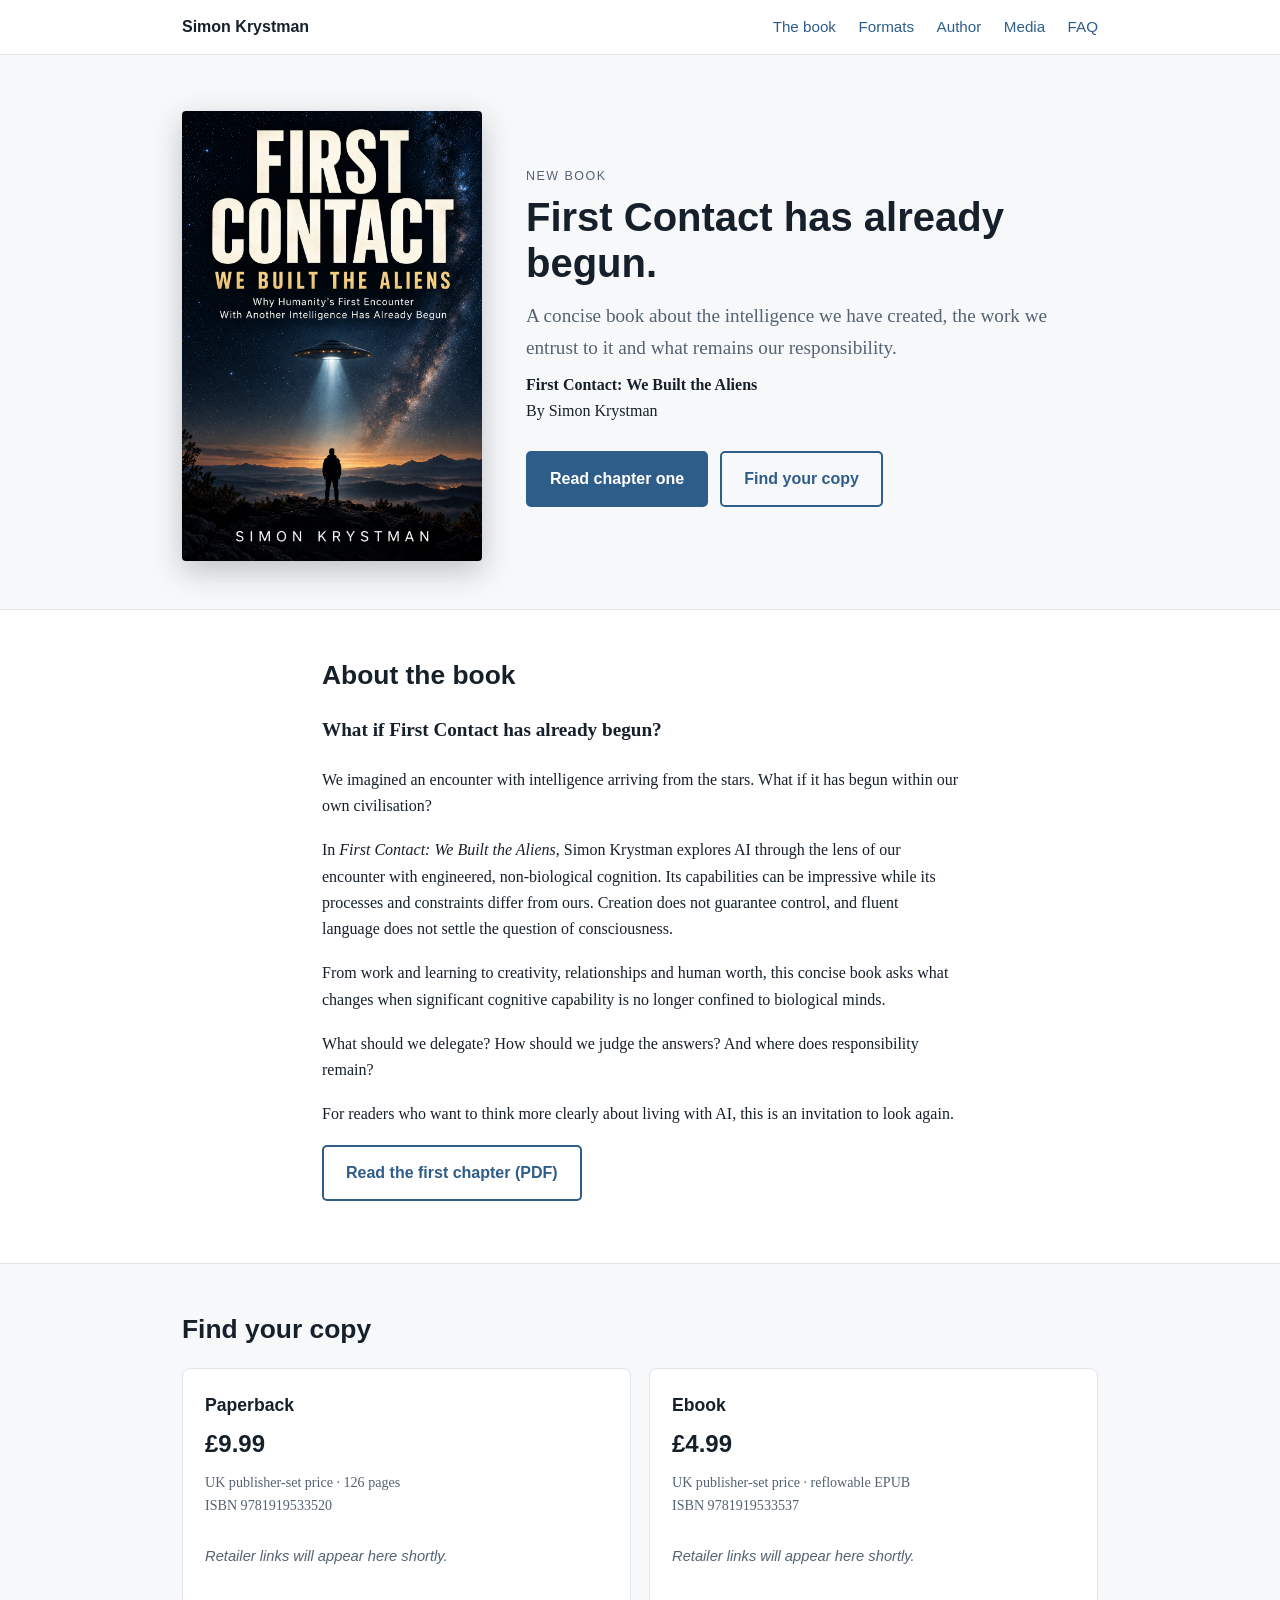
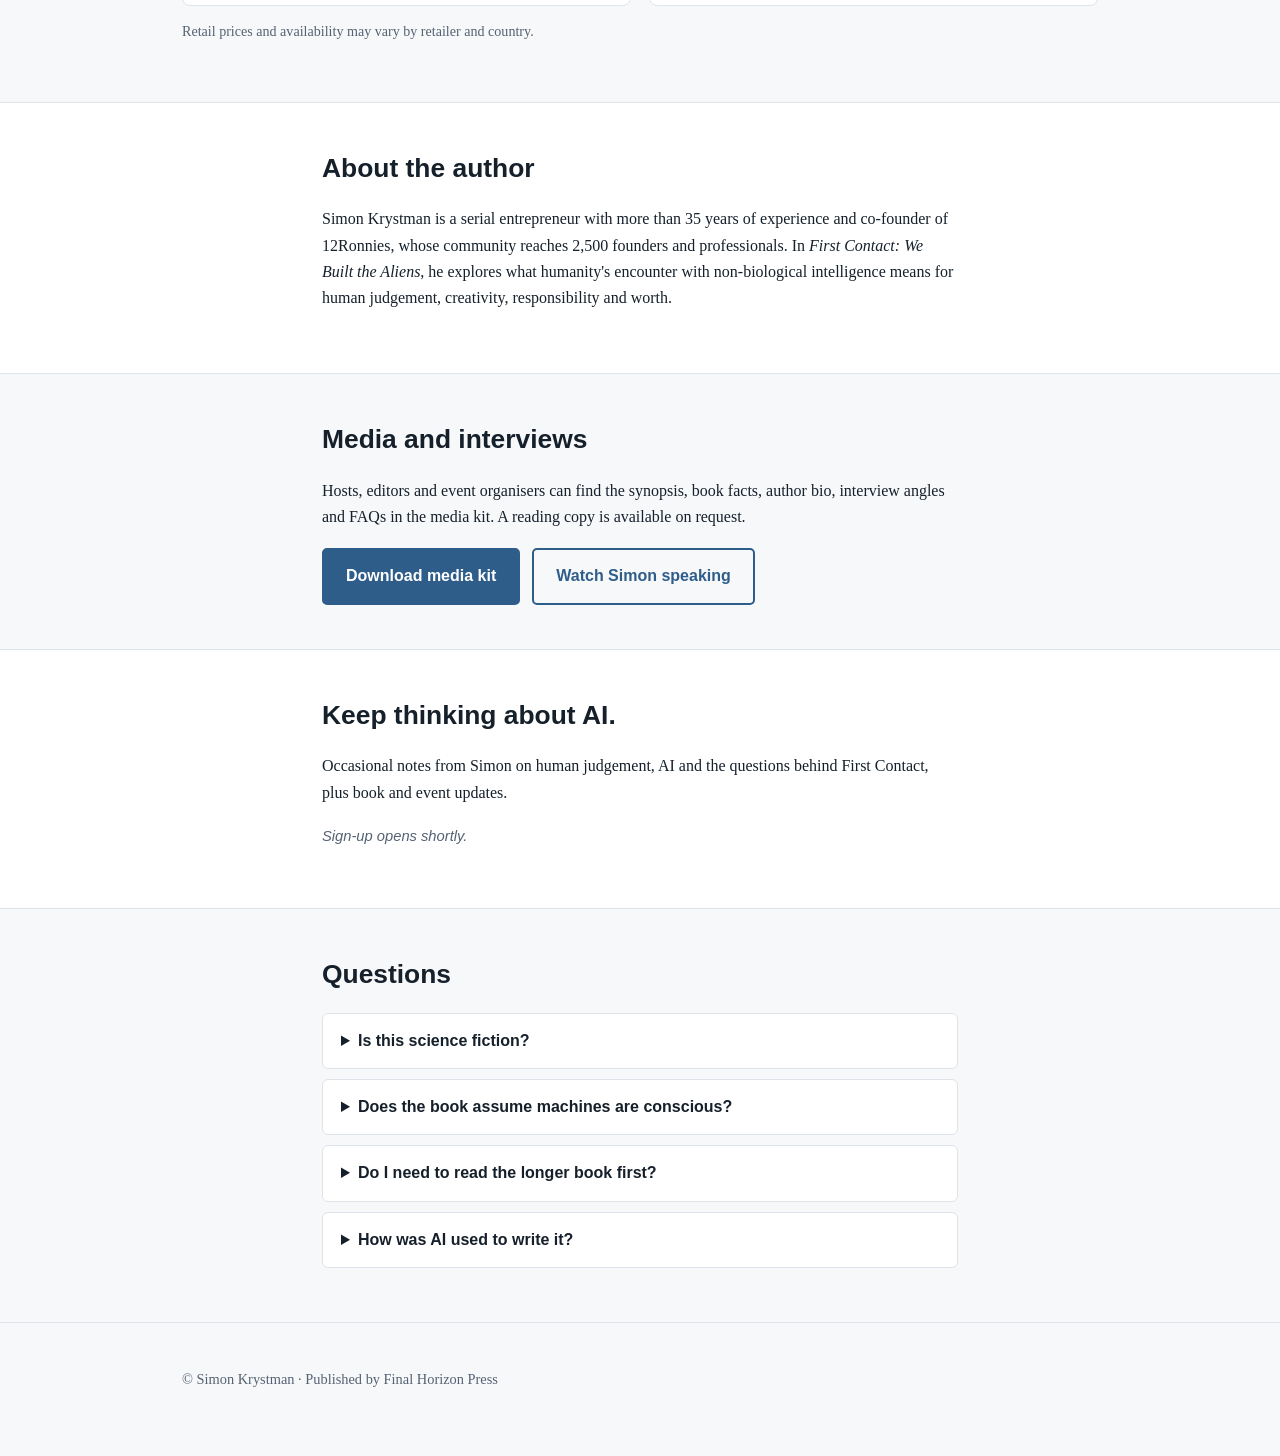
==== index.html @ ca137573 "Add files via upload" ====
<!DOCTYPE html>
<html lang="en-GB">
<head>
<meta charset="UTF-8">
<meta name="viewport" content="width=device-width, initial-scale=1">
<title>First Contact: We Built the Aliens | Simon Krystman</title>
<meta name="description" content="Explore AI, human judgement and responsibility in Simon Krystman's concise First Contact: We Built the Aliens. Read a sample and find paperback and ebook options.">
<meta property="og:title" content="First Contact: We Built the Aliens | Simon Krystman">
<meta property="og:description" content="A concise book about the intelligence we have created, the work we entrust to it and what remains our responsibility.">
<meta property="og:type" content="book">
<meta property="og:image" content="First_Contact_Front_Cover.png">
<script type="application/ld+json">
{
  "@context": "https://schema.org",
  "@type": "Book",
  "name": "First Contact: We Built the Aliens",
  "author": { "@type": "Person", "name": "Simon Krystman" },
  "publisher": { "@type": "Organization", "name": "Final Horizon Press" },
  "inLanguage": "en",
  "image": "First_Contact_Front_Cover.png",
  "description": "A concise book about AI as First Contact with engineered intelligence, and what that encounter means for human judgement, learning, creativity and responsibility.",
  "keywords": "artificial intelligence, AI and society, human judgement, future of work, AI ethics, machine cognition, philosophy of technology",
  "workExample": [
    { "@type": "Book", "bookFormat": "https://schema.org/Paperback", "isbn": "9781919533520", "numberOfPages": 126 },
    { "@type": "Book", "bookFormat": "https://schema.org/EBook", "isbn": "9781919533537" }
  ]
}
</script>
<style>
  :root { --ink:#16202b; --muted:#546273; --bg:#f7f8fa; --card:#fff; --accent:#2f5d8a; --accent-d:#234868; --line:#dfe4ea; }
  * { box-sizing:border-box; }
  body { margin:0; font-family:Georgia, 'Times New Roman', serif; color:var(--ink); background:var(--bg); line-height:1.65; }
  h1,h2,h3,.btn,nav,.label,input,button,summary { font-family:-apple-system,'Segoe UI',Helvetica,Arial,sans-serif; }
  a { color:var(--accent); }
  .wrap { max-width:960px; margin:0 auto; padding:0 22px; }
  header.site { background:#fff; border-bottom:1px solid var(--line); }
  header.site .wrap { display:flex; justify-content:space-between; align-items:center; padding-top:14px; padding-bottom:14px; flex-wrap:wrap; gap:10px; }
  header.site strong { font-family:-apple-system,'Segoe UI',Arial,sans-serif; }
  nav a { margin-left:18px; text-decoration:none; font-size:.95rem; }
  .hero { padding:56px 0 48px; }
  .hero .wrap { display:grid; grid-template-columns:minmax(0,300px) 1fr; gap:44px; align-items:center; }
  .hero img { width:100%; height:auto; border-radius:4px; box-shadow:0 10px 30px rgba(22,32,43,.25); }
  .label { text-transform:uppercase; letter-spacing:.12em; font-size:.78rem; color:var(--muted); margin:0 0 8px; }
  h1 { font-size:2.5rem; line-height:1.15; margin:0 0 14px; }
  .sub { font-size:1.2rem; color:var(--muted); margin:0 0 8px; }
  .byline { margin:0 0 26px; }
  .actions { display:flex; gap:12px; flex-wrap:wrap; }
  .btn { display:inline-block; padding:13px 22px; border-radius:5px; text-decoration:none; font-weight:600; font-size:1rem; border:2px solid var(--accent); cursor:pointer; }
  .btn.primary { background:var(--accent); color:#fff; }
  .btn.primary:hover { background:var(--accent-d); border-color:var(--accent-d); }
  .btn.ghost { background:transparent; color:var(--accent); }
  .btn.ghost:hover { background:#e9f0f7; }
  section { padding:44px 0; border-top:1px solid var(--line); }
  section.alt { background:#fff; }
  h2 { font-size:1.65rem; margin:0 0 16px; }
  .prose { max-width:680px; }
  .prose p { margin:0 0 1.1em; }
  .lead { font-size:1.2rem; font-weight:bold; }
  .cards { display:grid; grid-template-columns:repeat(auto-fit,minmax(250px,1fr)); gap:18px; }
  .card { background:var(--card); border:1px solid var(--line); border-radius:8px; padding:22px; }
  .card h3 { margin:0 0 4px; font-size:1.1rem; }
  .price { font-size:1.5rem; font-weight:bold; margin:2px 0 8px; font-family:-apple-system,Arial,sans-serif; }
  .small { font-size:.88rem; color:var(--muted); }
  .buy-links { display:flex; gap:8px; flex-wrap:wrap; margin-top:12px; }
  .soon { font-family:-apple-system,Arial,sans-serif; font-size:.92rem; color:var(--muted); font-style:italic; }
  details { background:#fff; border:1px solid var(--line); border-radius:6px; padding:14px 18px; margin-bottom:10px; }
  summary { cursor:pointer; font-weight:600; }
  details p { margin:10px 0 0; }
  .signup { display:flex; gap:10px; flex-wrap:wrap; margin-top:14px; }
  .signup input[type=email] { flex:1 1 240px; padding:12px 14px; font-size:1rem; border:1px solid #b9c2cc; border-radius:5px; }
  .signup button { border:0; }
  #newsletter-form[hidden], .hidden { display:none; }
  footer { padding:30px 0 50px; font-size:.9rem; color:var(--muted); border-top:1px solid var(--line); }
  @media (max-width:720px){ .hero .wrap{ grid-template-columns:1fr; } .hero img{ max-width:240px; margin:0 auto; } h1{ font-size:2rem; } }
</style>
</head>
<body>

<header class="site">
  <div class="wrap">
    <strong>Simon Krystman</strong>
    <nav>
      <a href="#about">The book</a>
      <a href="#formats">Formats</a>
      <a href="#author">Author</a>
      <a href="#media">Media</a>
      <a href="#faq">FAQ</a>
    </nav>
  </div>
</header>

<main>
<div class="hero">
  <div class="wrap">
    <img src="First_Contact_Front_Cover.png" alt="Cover of First Contact: We Built the Aliens by Simon Krystman">
    <div>
      <p class="label">New book</p>
      <h1>First Contact has already begun.</h1>
      <p class="sub">A concise book about the intelligence we have created, the work we entrust to it and what remains our responsibility.</p>
      <p class="byline"><strong>First Contact: We Built the Aliens</strong><br>By Simon Krystman</p>
      <div class="actions">
        <a class="btn primary" href="First_Contact_Chapter_One_Sample.pdf">Read chapter one</a>
        <a class="btn ghost" href="#formats">Find your copy</a>
      </div>
    </div>
  </div>
</div>

<section id="about" class="alt">
  <div class="wrap prose">
    <h2>About the book</h2>
    <p class="lead">What if First Contact has already begun?</p>
    <p>We imagined an encounter with intelligence arriving from the stars. What if it has begun within our own civilisation?</p>
    <p>In <em>First Contact: We Built the Aliens</em>, Simon Krystman explores AI through the lens of our encounter with engineered, non-biological cognition. Its capabilities can be impressive while its processes and constraints differ from ours. Creation does not guarantee control, and fluent language does not settle the question of consciousness.</p>
    <p>From work and learning to creativity, relationships and human worth, this concise book asks what changes when significant cognitive capability is no longer confined to biological minds.</p>
    <p>What should we delegate? How should we judge the answers? And where does responsibility remain?</p>
    <p>For readers who want to think more clearly about living with AI, this is an invitation to look again.</p>
    <p><a class="btn ghost" href="First_Contact_Chapter_One_Sample.pdf">Read the first chapter (PDF)</a></p>
  </div>
</section>

<section id="formats">
  <div class="wrap">
    <h2>Find your copy</h2>
    <div class="cards">
      <div class="card">
        <h3>Paperback</h3>
        <div class="price">£9.99</div>
        <div class="small">UK publisher-set price · 126 pages<br>ISBN 9781919533520</div>
        <div class="buy-links" id="paperback-links"></div>
        <p class="soon" id="paperback-soon">Retailer links will appear here shortly.</p>
      </div>
      <div class="card">
        <h3>Ebook</h3>
        <div class="price">£4.99</div>
        <div class="small">UK publisher-set price · reflowable EPUB<br>ISBN 9781919533537</div>
        <div class="buy-links" id="ebook-links"></div>
        <p class="soon" id="ebook-soon">Retailer links will appear here shortly.</p>
      </div>
    </div>
    <p class="small" style="margin-top:14px">Retail prices and availability may vary by retailer and country.</p>
    <p id="signed-copy" class="hidden prose">Interested in a signed paperback? <a id="signed-link" href="#">Get in touch</a> and Simon will confirm price, postage and dispatch before any payment.</p>
  </div>
</section>

<section id="author" class="alt">
  <div class="wrap prose">
    <h2>About the author</h2>
    <p>Simon Krystman is a serial entrepreneur with more than 35 years of experience and co-founder of 12Ronnies, whose community reaches 2,500 founders and professionals. In <em>First Contact: We Built the Aliens</em>, he explores what humanity's encounter with non-biological intelligence means for human judgement, creativity, responsibility and worth.</p>
  </div>
</section>

<section id="media">
  <div class="wrap prose">
    <h2>Media and interviews</h2>
    <p>Hosts, editors and event organisers can find the synopsis, book facts, author bio, interview angles and FAQs in the media kit. A reading copy is available on request.</p>
    <div class="actions">
      <a class="btn primary" href="First_Contact_Media_Kit.pdf">Download media kit</a>
      <a class="btn ghost" href="https://www.youtube.com/watch?v=ZVB_RnqYlcE&amp;t=1128s" rel="noopener">Watch Simon speaking</a>
      <a class="btn ghost hidden" id="interview-link" href="#">Request an interview</a>
    </div>
  </div>
</section>

<section id="newsletter" class="alt">
  <div class="wrap prose">
    <h2>Keep thinking about AI.</h2>
    <p>Occasional notes from Simon on human judgement, AI and the questions behind First Contact, plus book and event updates.</p>
    <!-- Shown only when CONFIG.newsletterAction is set to a real signup endpoint from your mailing service. -->
    <form id="newsletter-form" class="signup" method="post" hidden>
      <label class="hidden" for="nl-email">Email address</label>
      <input id="nl-email" type="email" name="email" placeholder="Your email address" required>
      <button class="btn primary" type="submit">Keep me informed</button>
      <p class="small" style="flex-basis:100%;margin:0">You can unsubscribe at any time. <a id="privacy-link" href="#">Privacy information</a></p>
    </form>
    <p class="soon" id="newsletter-soon">Sign-up opens shortly.</p>
  </div>
</section>

<section id="faq">
  <div class="wrap prose">
    <h2>Questions</h2>
    <details><summary>Is this science fiction?</summary><p>No. It is accessible nonfiction. The First Contact idea is a lens for examining AI, not a story about visitors from space.</p></details>
    <details><summary>Does the book assume machines are conscious?</summary><p>No. It uses the First Contact frame without assuming that AI is conscious, alive or human-like in its desires, and it asks what follows when capabilities and constraints differ from ours.</p></details>
    <details><summary>Do I need to read the longer book first?</summary><p>No. This concise edition stands on its own.</p></details>
    <details><summary>How was AI used to write it?</summary><p>The book discloses its collaboration with AI. Simon Krystman retained editorial responsibility for what was kept, challenged and rewritten.</p></details>
  </div>
</section>
</main>

<footer>
  <div class="wrap">
    <p>© Simon Krystman · Published by Final Horizon Press</p>
  </div>
</footer>

<script>
/* ---- FILL THESE IN, THEN REPUBLISH. Anything left empty stays hidden. ----
   Only use product pages verified for the correct ISBN. */
var CONFIG = {
  paperbackLinks: [
    // { label: "Buy on Example Retailer", url: "https://..." }   // ISBN 9781919533520
  ],
  ebookLinks: [
    // { label: "Buy on Example Retailer", url: "https://..." }   // ISBN 9781919533537
  ],
  newsletterAction: "",   // real signup endpoint from your mailing service
  privacyUrl: "",         // privacy page from that service
  contactUrl: "",         // e.g. "mailto:..." or a contact page URL (used for interviews / signed copies)
  offerSignedCopies: false // set true only once price, postage and fulfilment are confirmed
};

(function () {
  function fill(listId, soonId, items) {
    var box = document.getElementById(listId), soon = document.getElementById(soonId);
    if (!items.length) return;
    items.forEach(function (i) {
      var a = document.createElement('a');
      a.className = 'btn primary'; a.href = i.url; a.rel = 'noopener'; a.textContent = i.label;
      box.appendChild(a);
    });
    soon.classList.add('hidden');
  }
  fill('paperback-links', 'paperback-soon', CONFIG.paperbackLinks);
  fill('ebook-links', 'ebook-soon', CONFIG.ebookLinks);

  if (CONFIG.newsletterAction) {
    var f = document.getElementById('newsletter-form');
    f.action = CONFIG.newsletterAction; f.hidden = false;
    document.getElementById('newsletter-soon').classList.add('hidden');
    if (CONFIG.privacyUrl) document.getElementById('privacy-link').href = CONFIG.privacyUrl;
  }
  if (CONFIG.contactUrl) {
    var il = document.getElementById('interview-link');
    il.href = CONFIG.contactUrl; il.classList.remove('hidden');
    if (CONFIG.offerSignedCopies) {
      document.getElementById('signed-link').href = CONFIG.contactUrl;
      document.getElementById('signed-copy').classList.remove('hidden');
    }
  }
})();
</script>
</body>
</html>
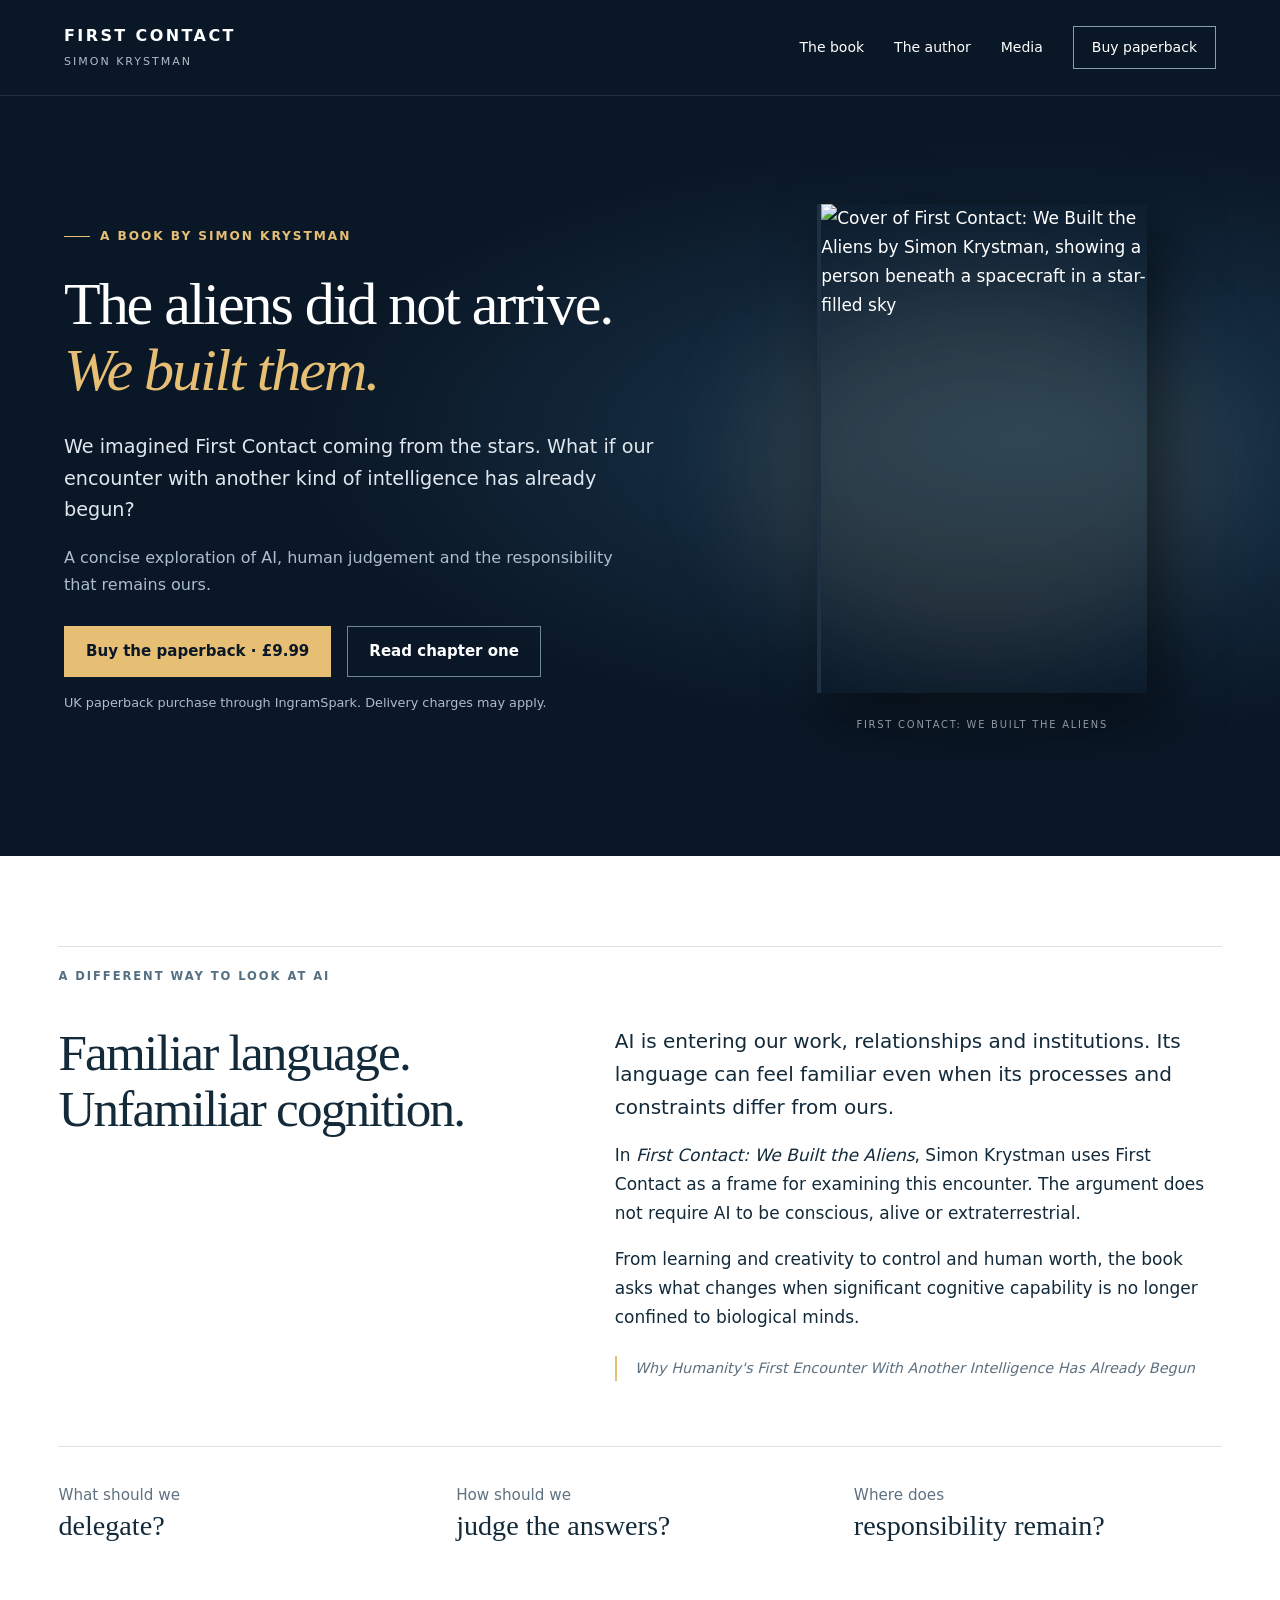
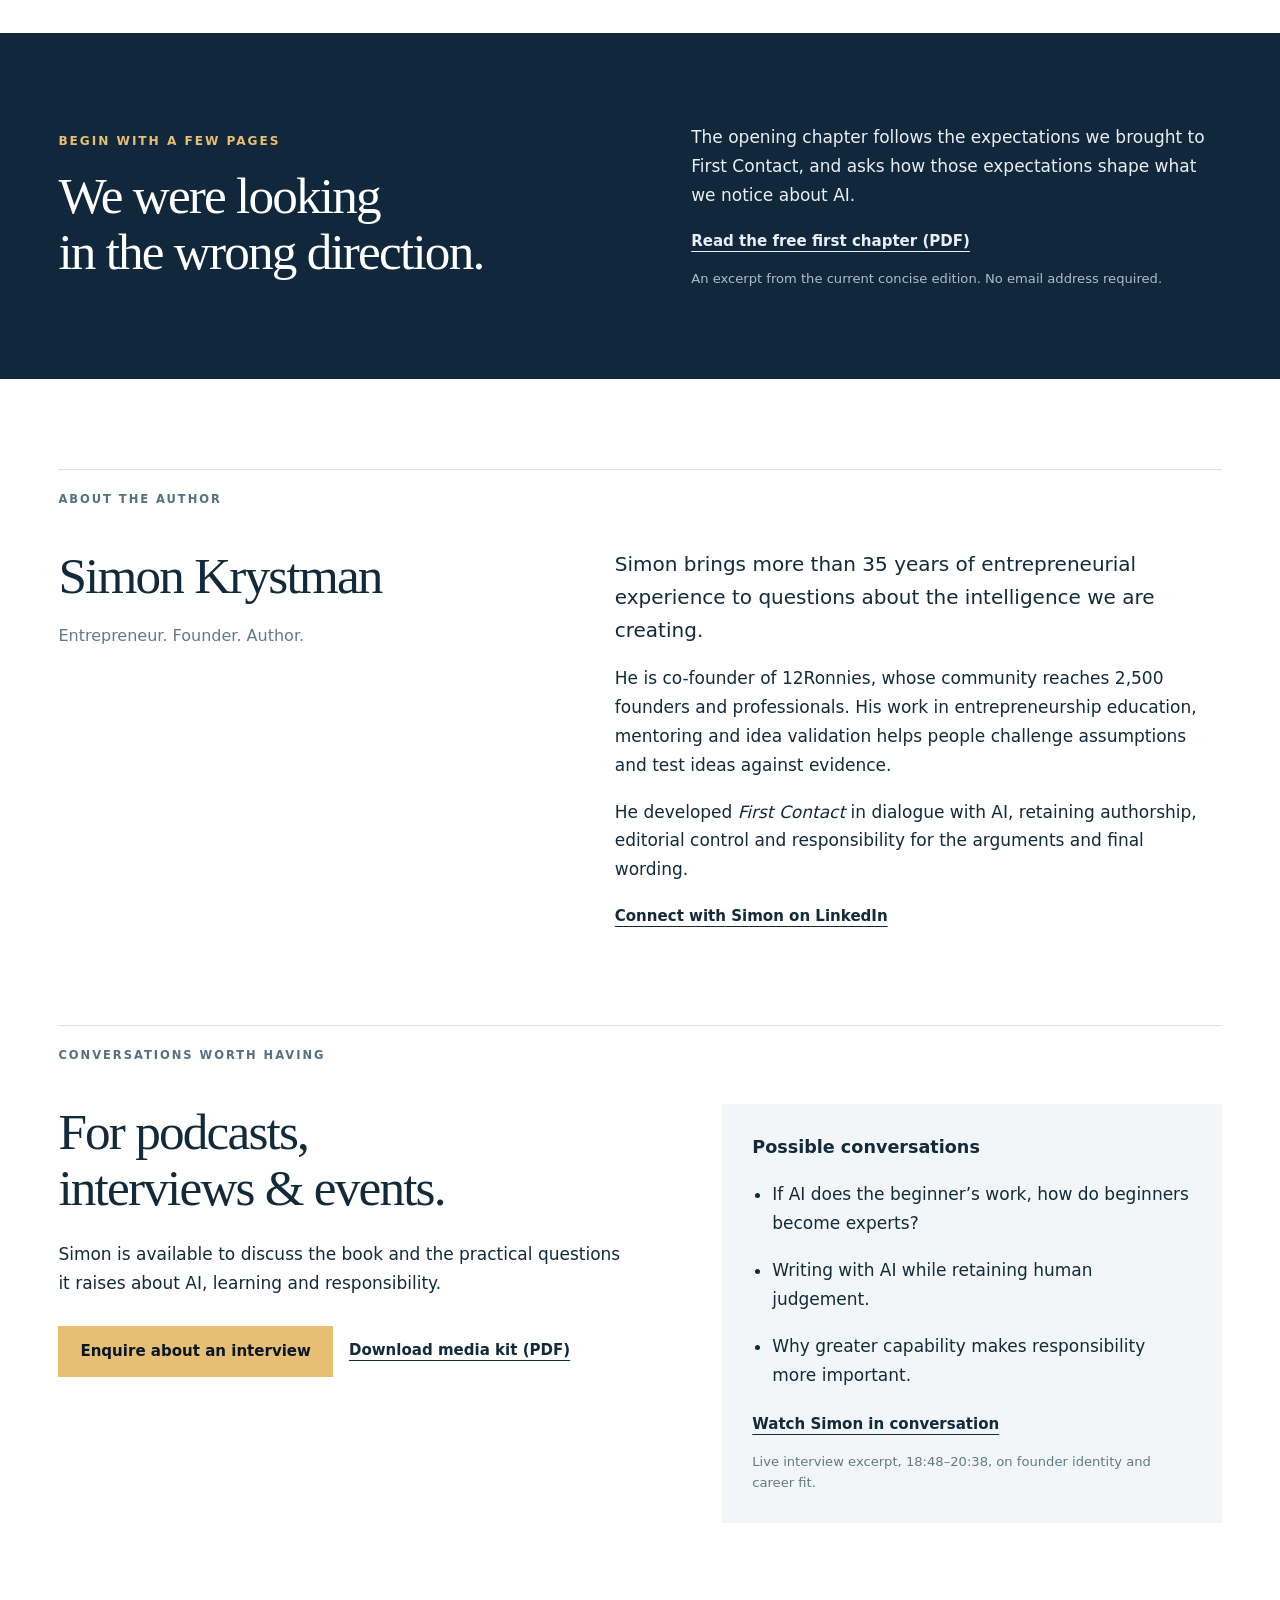
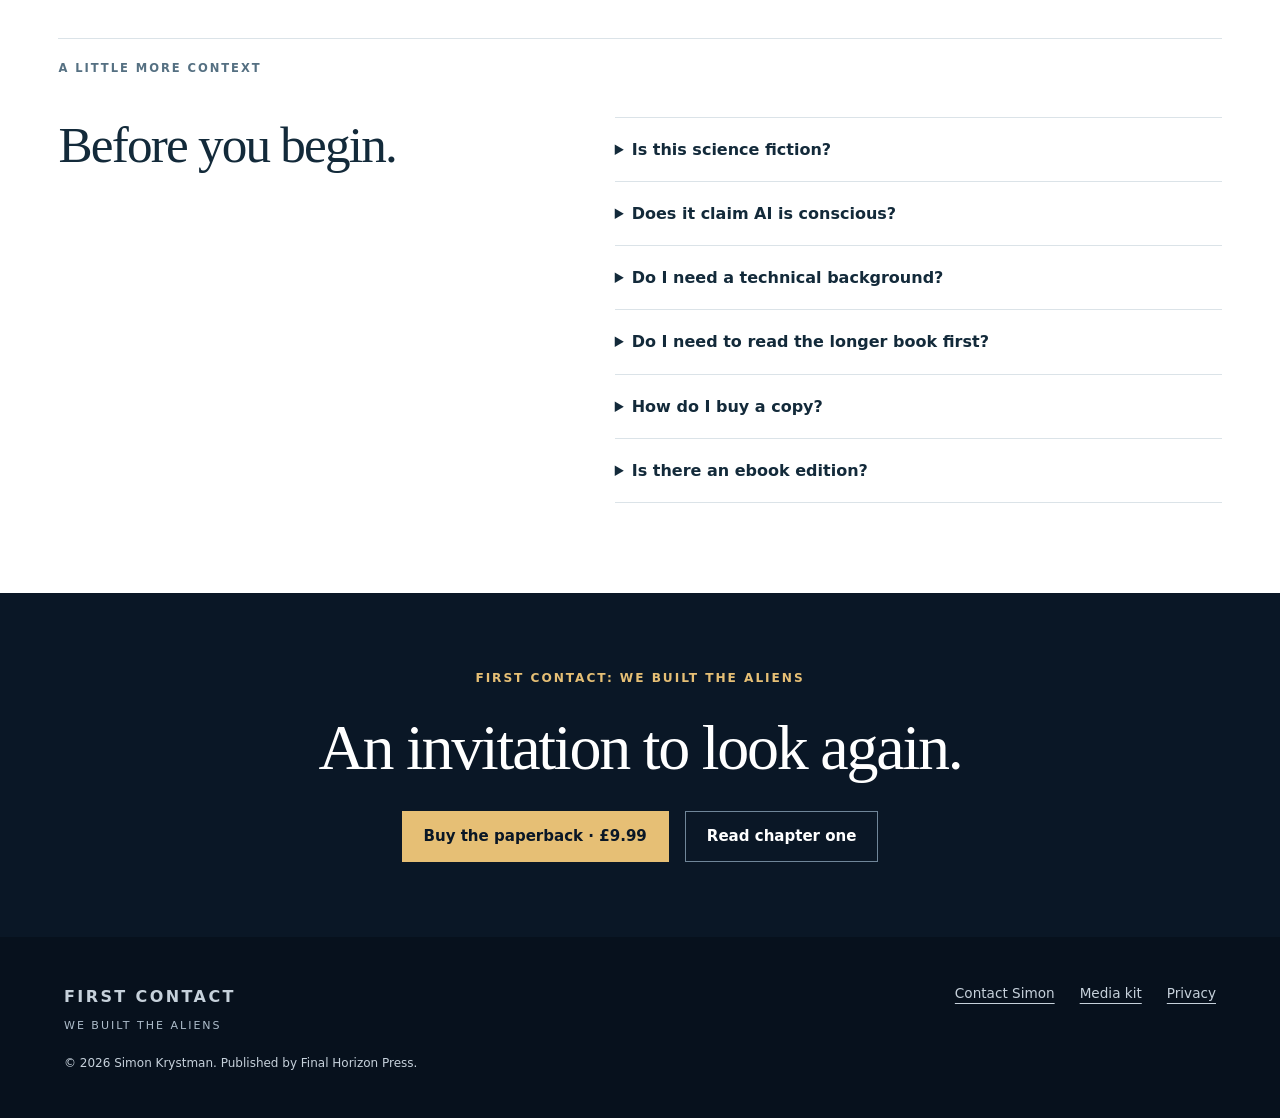
==== commit 229fa122: "Add files via upload" ====
--- a/index.html
+++ b/index.html
@@ -1,244 +1,104 @@
-<!DOCTYPE html>
+<!doctype html>
 <html lang="en-GB">
 <head>
-<meta charset="UTF-8">
-<meta name="viewport" content="width=device-width, initial-scale=1">
-<title>First Contact: We Built the Aliens | Simon Krystman</title>
-<meta name="description" content="Explore AI, human judgement and responsibility in Simon Krystman's concise First Contact: We Built the Aliens. Read a sample and find paperback and ebook options.">
-<meta property="og:title" content="First Contact: We Built the Aliens | Simon Krystman">
-<meta property="og:description" content="A concise book about the intelligence we have created, the work we entrust to it and what remains our responsibility.">
-<meta property="og:type" content="book">
-<meta property="og:image" content="First_Contact_Front_Cover.png">
-<script type="application/ld+json">
-{
-  "@context": "https://schema.org",
-  "@type": "Book",
-  "name": "First Contact: We Built the Aliens",
-  "author": { "@type": "Person", "name": "Simon Krystman" },
-  "publisher": { "@type": "Organization", "name": "Final Horizon Press" },
-  "inLanguage": "en",
-  "image": "First_Contact_Front_Cover.png",
-  "description": "A concise book about AI as First Contact with engineered intelligence, and what that encounter means for human judgement, learning, creativity and responsibility.",
-  "keywords": "artificial intelligence, AI and society, human judgement, future of work, AI ethics, machine cognition, philosophy of technology",
-  "workExample": [
-    { "@type": "Book", "bookFormat": "https://schema.org/Paperback", "isbn": "9781919533520", "numberOfPages": 126 },
-    { "@type": "Book", "bookFormat": "https://schema.org/EBook", "isbn": "9781919533537" }
-  ]
-}
-</script>
-<style>
-  :root { --ink:#16202b; --muted:#546273; --bg:#f7f8fa; --card:#fff; --accent:#2f5d8a; --accent-d:#234868; --line:#dfe4ea; }
-  * { box-sizing:border-box; }
-  body { margin:0; font-family:Georgia, 'Times New Roman', serif; color:var(--ink); background:var(--bg); line-height:1.65; }
-  h1,h2,h3,.btn,nav,.label,input,button,summary { font-family:-apple-system,'Segoe UI',Helvetica,Arial,sans-serif; }
-  a { color:var(--accent); }
-  .wrap { max-width:960px; margin:0 auto; padding:0 22px; }
-  header.site { background:#fff; border-bottom:1px solid var(--line); }
-  header.site .wrap { display:flex; justify-content:space-between; align-items:center; padding-top:14px; padding-bottom:14px; flex-wrap:wrap; gap:10px; }
-  header.site strong { font-family:-apple-system,'Segoe UI',Arial,sans-serif; }
-  nav a { margin-left:18px; text-decoration:none; font-size:.95rem; }
-  .hero { padding:56px 0 48px; }
-  .hero .wrap { display:grid; grid-template-columns:minmax(0,300px) 1fr; gap:44px; align-items:center; }
-  .hero img { width:100%; height:auto; border-radius:4px; box-shadow:0 10px 30px rgba(22,32,43,.25); }
-  .label { text-transform:uppercase; letter-spacing:.12em; font-size:.78rem; color:var(--muted); margin:0 0 8px; }
-  h1 { font-size:2.5rem; line-height:1.15; margin:0 0 14px; }
-  .sub { font-size:1.2rem; color:var(--muted); margin:0 0 8px; }
-  .byline { margin:0 0 26px; }
-  .actions { display:flex; gap:12px; flex-wrap:wrap; }
-  .btn { display:inline-block; padding:13px 22px; border-radius:5px; text-decoration:none; font-weight:600; font-size:1rem; border:2px solid var(--accent); cursor:pointer; }
-  .btn.primary { background:var(--accent); color:#fff; }
-  .btn.primary:hover { background:var(--accent-d); border-color:var(--accent-d); }
-  .btn.ghost { background:transparent; color:var(--accent); }
-  .btn.ghost:hover { background:#e9f0f7; }
-  section { padding:44px 0; border-top:1px solid var(--line); }
-  section.alt { background:#fff; }
-  h2 { font-size:1.65rem; margin:0 0 16px; }
-  .prose { max-width:680px; }
-  .prose p { margin:0 0 1.1em; }
-  .lead { font-size:1.2rem; font-weight:bold; }
-  .cards { display:grid; grid-template-columns:repeat(auto-fit,minmax(250px,1fr)); gap:18px; }
-  .card { background:var(--card); border:1px solid var(--line); border-radius:8px; padding:22px; }
-  .card h3 { margin:0 0 4px; font-size:1.1rem; }
-  .price { font-size:1.5rem; font-weight:bold; margin:2px 0 8px; font-family:-apple-system,Arial,sans-serif; }
-  .small { font-size:.88rem; color:var(--muted); }
-  .buy-links { display:flex; gap:8px; flex-wrap:wrap; margin-top:12px; }
-  .soon { font-family:-apple-system,Arial,sans-serif; font-size:.92rem; color:var(--muted); font-style:italic; }
-  details { background:#fff; border:1px solid var(--line); border-radius:6px; padding:14px 18px; margin-bottom:10px; }
-  summary { cursor:pointer; font-weight:600; }
-  details p { margin:10px 0 0; }
-  .signup { display:flex; gap:10px; flex-wrap:wrap; margin-top:14px; }
-  .signup input[type=email] { flex:1 1 240px; padding:12px 14px; font-size:1rem; border:1px solid #b9c2cc; border-radius:5px; }
-  .signup button { border:0; }
-  #newsletter-form[hidden], .hidden { display:none; }
-  footer { padding:30px 0 50px; font-size:.9rem; color:var(--muted); border-top:1px solid var(--line); }
-  @media (max-width:720px){ .hero .wrap{ grid-template-columns:1fr; } .hero img{ max-width:240px; margin:0 auto; } h1{ font-size:2rem; } }
-</style>
+  <meta charset="utf-8">
+  <meta name="viewport" content="width=device-width,initial-scale=1">
+  <title>First Contact: We Built the Aliens | Simon Krystman</title>
+  <meta name="description" content="A concise book about AI, human judgement and responsibility by Simon Krystman. Read chapter one and order the paperback through IngramSpark.">
+  <meta name="theme-color" content="#0a1726">
+  <meta property="og:type" content="book">
+  <meta property="og:title" content="First Contact: We Built the Aliens">
+  <meta property="og:description" content="What if First Contact has already begun? A concise book about the intelligence we have created, and what remains our responsibility.">
+  <meta property="og:url" content="https://firstcontact.12ronnies.com/">
+  <meta property="og:image" content="https://firstcontact.12ronnies.com/assets/book-cover.png">
+  <meta property="og:image:alt" content="First Contact: We Built the Aliens, by Simon Krystman, book cover">
+  <meta name="twitter:card" content="summary_large_image">
+  <link rel="canonical" href="https://firstcontact.12ronnies.com/">
+  <link rel="icon" type="image/svg+xml" href="assets/favicon.svg">
+  <link rel="stylesheet" href="styles.css">
+  <script src="script.js" defer></script>
+  <script type="application/ld+json">
+  {"@context":"https://schema.org","@type":"Book","name":"First Contact: We Built the Aliens","alternativeHeadline":"Why Humanity's First Encounter With Another Intelligence Has Already Begun","author":{"@type":"Person","name":"Simon Krystman"},"publisher":{"@type":"Organization","name":"Final Horizon Press"},"isbn":"9781919533520","bookFormat":"https://schema.org/Paperback","inLanguage":"en","numberOfPages":126,"datePublished":"2026-11-03","image":"https://firstcontact.12ronnies.com/assets/book-cover.png","url":"https://firstcontact.12ronnies.com/"}
+  </script>
 </head>
 <body>
-
-<header class="site">
-  <div class="wrap">
-    <strong>Simon Krystman</strong>
-    <nav>
-      <a href="#about">The book</a>
-      <a href="#formats">Formats</a>
-      <a href="#author">Author</a>
-      <a href="#media">Media</a>
-      <a href="#faq">FAQ</a>
+  <a class="skip-link" href="#main">Skip to content</a>
+  <header class="site-header">
+    <a class="brand" href="#home" aria-label="First Contact home">FIRST CONTACT<span>SIMON KRYSTMAN</span></a>
+    <nav aria-label="Main navigation">
+      <a href="#book">The book</a><a href="#author">The author</a><a href="#media">Media</a>
+      <a class="nav-buy purchase-link" href="https://shop.ingramspark.com/b/084?params=WJuO6ndOsSycdM4maPCQ71i0NSVfMpWBF9jxu0BSPvi">Buy paperback</a>
     </nav>
-  </div>
-</header>
-
-<main>
-<div class="hero">
-  <div class="wrap">
-    <img src="First_Contact_Front_Cover.png" alt="Cover of First Contact: We Built the Aliens by Simon Krystman">
-    <div>
-      <p class="label">New book</p>
-      <h1>First Contact has already begun.</h1>
-      <p class="sub">A concise book about the intelligence we have created, the work we entrust to it and what remains our responsibility.</p>
-      <p class="byline"><strong>First Contact: We Built the Aliens</strong><br>By Simon Krystman</p>
-      <div class="actions">
-        <a class="btn primary" href="First_Contact_Chapter_One_Sample.pdf">Read chapter one</a>
-        <a class="btn ghost" href="#formats">Find your copy</a>
+  </header>
+  <main id="main">
+    <section class="hero" id="home" aria-labelledby="hero-title">
+      <div class="hero-copy">
+        <p class="eyebrow"><span></span>A book by Simon Krystman</p>
+        <h1 id="hero-title">The aliens did not arrive.<br><em>We built them.</em></h1>
+        <p class="hero-intro">We imagined First Contact coming from the stars. What if our encounter with another kind of intelligence has already begun?</p>
+        <p class="hero-description">A concise exploration of AI, human judgement and the responsibility that remains ours.</p>
+        <div class="actions">
+          <a class="button primary purchase-link" href="https://shop.ingramspark.com/b/084?params=WJuO6ndOsSycdM4maPCQ71i0NSVfMpWBF9jxu0BSPvi">Buy the paperback · £9.99</a>
+          <a class="button secondary" href="downloads/first-contact-chapter-one.pdf">Read chapter one</a>
+        </div>
+        <p class="purchase-note">UK paperback purchase through IngramSpark. Delivery charges may apply.</p>
       </div>
-    </div>
-  </div>
-</div>
-
-<section id="about" class="alt">
-  <div class="wrap prose">
-    <h2>About the book</h2>
-    <p class="lead">What if First Contact has already begun?</p>
-    <p>We imagined an encounter with intelligence arriving from the stars. What if it has begun within our own civilisation?</p>
-    <p>In <em>First Contact: We Built the Aliens</em>, Simon Krystman explores AI through the lens of our encounter with engineered, non-biological cognition. Its capabilities can be impressive while its processes and constraints differ from ours. Creation does not guarantee control, and fluent language does not settle the question of consciousness.</p>
-    <p>From work and learning to creativity, relationships and human worth, this concise book asks what changes when significant cognitive capability is no longer confined to biological minds.</p>
-    <p>What should we delegate? How should we judge the answers? And where does responsibility remain?</p>
-    <p>For readers who want to think more clearly about living with AI, this is an invitation to look again.</p>
-    <p><a class="btn ghost" href="First_Contact_Chapter_One_Sample.pdf">Read the first chapter (PDF)</a></p>
-  </div>
-</section>
-
-<section id="formats">
-  <div class="wrap">
-    <h2>Find your copy</h2>
-    <div class="cards">
-      <div class="card">
-        <h3>Paperback</h3>
-        <div class="price">£9.99</div>
-        <div class="small">UK publisher-set price · 126 pages<br>ISBN 9781919533520</div>
-        <div class="buy-links" id="paperback-links"></div>
-        <p class="soon" id="paperback-soon">Retailer links will appear here shortly.</p>
+      <figure class="hero-book">
+        <div class="book-glow" aria-hidden="true"></div>
+        <img src="assets/book-cover.png" width="1024" height="1536" fetchpriority="high" alt="Cover of First Contact: We Built the Aliens by Simon Krystman, showing a person beneath a spacecraft in a star-filled sky">
+        <figcaption>FIRST CONTACT: WE BUILT THE ALIENS</figcaption>
+      </figure>
+    </section>
+    <section class="book-section section-wrap" id="book" aria-labelledby="book-title">
+      <div class="section-label">A different way to look at AI</div>
+      <div class="book-intro">
+        <h2 id="book-title">Familiar language.<br>Unfamiliar cognition.</h2>
+        <div>
+          <p class="lead">AI is entering our work, relationships and institutions. Its language can feel familiar even when its processes and constraints differ from ours.</p>
+          <p>In <cite>First Contact: We Built the Aliens</cite>, Simon Krystman uses First Contact as a frame for examining this encounter. The argument does not require AI to be conscious, alive or extraterrestrial.</p>
+          <p>From learning and creativity to control and human worth, the book asks what changes when significant cognitive capability is no longer confined to biological minds.</p>
+          <p class="full-subtitle">Why Humanity's First Encounter With Another Intelligence Has Already Begun</p>
+        </div>
       </div>
-      <div class="card">
-        <h3>Ebook</h3>
-        <div class="price">£4.99</div>
-        <div class="small">UK publisher-set price · reflowable EPUB<br>ISBN 9781919533537</div>
-        <div class="buy-links" id="ebook-links"></div>
-        <p class="soon" id="ebook-soon">Retailer links will appear here shortly.</p>
+      <div class="questions" aria-label="Three questions at the heart of the book">
+        <p>What should we<br><strong>delegate?</strong></p>
+        <p>How should we<br><strong>judge the answers?</strong></p>
+        <p>Where does<br><strong>responsibility remain?</strong></p>
       </div>
-    </div>
-    <p class="small" style="margin-top:14px">Retail prices and availability may vary by retailer and country.</p>
-    <p id="signed-copy" class="hidden prose">Interested in a signed paperback? <a id="signed-link" href="#">Get in touch</a> and Simon will confirm price, postage and dispatch before any payment.</p>
-  </div>
-</section>
-
-<section id="author" class="alt">
-  <div class="wrap prose">
-    <h2>About the author</h2>
-    <p>Simon Krystman is a serial entrepreneur with more than 35 years of experience and co-founder of 12Ronnies, whose community reaches 2,500 founders and professionals. In <em>First Contact: We Built the Aliens</em>, he explores what humanity's encounter with non-biological intelligence means for human judgement, creativity, responsibility and worth.</p>
-  </div>
-</section>
-
-<section id="media">
-  <div class="wrap prose">
-    <h2>Media and interviews</h2>
-    <p>Hosts, editors and event organisers can find the synopsis, book facts, author bio, interview angles and FAQs in the media kit. A reading copy is available on request.</p>
-    <div class="actions">
-      <a class="btn primary" href="First_Contact_Media_Kit.pdf">Download media kit</a>
-      <a class="btn ghost" href="https://www.youtube.com/watch?v=ZVB_RnqYlcE&amp;t=1128s" rel="noopener">Watch Simon speaking</a>
-      <a class="btn ghost hidden" id="interview-link" href="#">Request an interview</a>
-    </div>
-  </div>
-</section>
-
-<section id="newsletter" class="alt">
-  <div class="wrap prose">
-    <h2>Keep thinking about AI.</h2>
-    <p>Occasional notes from Simon on human judgement, AI and the questions behind First Contact, plus book and event updates.</p>
-    <!-- Shown only when CONFIG.newsletterAction is set to a real signup endpoint from your mailing service. -->
-    <form id="newsletter-form" class="signup" method="post" hidden>
-      <label class="hidden" for="nl-email">Email address</label>
-      <input id="nl-email" type="email" name="email" placeholder="Your email address" required>
-      <button class="btn primary" type="submit">Keep me informed</button>
-      <p class="small" style="flex-basis:100%;margin:0">You can unsubscribe at any time. <a id="privacy-link" href="#">Privacy information</a></p>
-    </form>
-    <p class="soon" id="newsletter-soon">Sign-up opens shortly.</p>
-  </div>
-</section>
-
-<section id="faq">
-  <div class="wrap prose">
-    <h2>Questions</h2>
-    <details><summary>Is this science fiction?</summary><p>No. It is accessible nonfiction. The First Contact idea is a lens for examining AI, not a story about visitors from space.</p></details>
-    <details><summary>Does the book assume machines are conscious?</summary><p>No. It uses the First Contact frame without assuming that AI is conscious, alive or human-like in its desires, and it asks what follows when capabilities and constraints differ from ours.</p></details>
-    <details><summary>Do I need to read the longer book first?</summary><p>No. This concise edition stands on its own.</p></details>
-    <details><summary>How was AI used to write it?</summary><p>The book discloses its collaboration with AI. Simon Krystman retained editorial responsibility for what was kept, challenged and rewritten.</p></details>
-  </div>
-</section>
-</main>
-
-<footer>
-  <div class="wrap">
-    <p>© Simon Krystman · Published by Final Horizon Press</p>
-  </div>
-</footer>
-
-<script>
-/* ---- FILL THESE IN, THEN REPUBLISH. Anything left empty stays hidden. ----
-   Only use product pages verified for the correct ISBN. */
-var CONFIG = {
-  paperbackLinks: [
-    // { label: "Buy on Example Retailer", url: "https://..." }   // ISBN 9781919533520
-  ],
-  ebookLinks: [
-    // { label: "Buy on Example Retailer", url: "https://..." }   // ISBN 9781919533537
-  ],
-  newsletterAction: "",   // real signup endpoint from your mailing service
-  privacyUrl: "",         // privacy page from that service
-  contactUrl: "",         // e.g. "mailto:..." or a contact page URL (used for interviews / signed copies)
-  offerSignedCopies: false // set true only once price, postage and fulfilment are confirmed
-};
-
-(function () {
-  function fill(listId, soonId, items) {
-    var box = document.getElementById(listId), soon = document.getElementById(soonId);
-    if (!items.length) return;
-    items.forEach(function (i) {
-      var a = document.createElement('a');
-      a.className = 'btn primary'; a.href = i.url; a.rel = 'noopener'; a.textContent = i.label;
-      box.appendChild(a);
-    });
-    soon.classList.add('hidden');
-  }
-  fill('paperback-links', 'paperback-soon', CONFIG.paperbackLinks);
-  fill('ebook-links', 'ebook-soon', CONFIG.ebookLinks);
-
-  if (CONFIG.newsletterAction) {
-    var f = document.getElementById('newsletter-form');
-    f.action = CONFIG.newsletterAction; f.hidden = false;
-    document.getElementById('newsletter-soon').classList.add('hidden');
-    if (CONFIG.privacyUrl) document.getElementById('privacy-link').href = CONFIG.privacyUrl;
-  }
-  if (CONFIG.contactUrl) {
-    var il = document.getElementById('interview-link');
-    il.href = CONFIG.contactUrl; il.classList.remove('hidden');
-    if (CONFIG.offerSignedCopies) {
-      document.getElementById('signed-link').href = CONFIG.contactUrl;
-      document.getElementById('signed-copy').classList.remove('hidden');
-    }
-  }
-})();
-</script>
+    </section>
+    <section class="sample-section" aria-labelledby="sample-title">
+      <div class="section-wrap sample-grid">
+        <div><p class="eyebrow">Begin with a few pages</p><h2 id="sample-title">We were looking<br>in the wrong direction.</h2></div>
+        <div><p>The opening chapter follows the expectations we brought to First Contact, and asks how those expectations shape what we notice about AI.</p><a class="text-link" href="downloads/first-contact-chapter-one.pdf">Read the free first chapter (PDF)</a><p class="small-note">An excerpt from the current concise edition. No email address required.</p></div>
+      </div>
+    </section>
+    <section class="author-section section-wrap" id="author" aria-labelledby="author-title">
+      <div class="section-label">About the author</div>
+      <div class="author-grid">
+        <div><h2 id="author-title">Simon Krystman</h2><p class="author-role">Entrepreneur. Founder. Author.</p></div>
+        <div><p class="lead">Simon brings more than 35 years of entrepreneurial experience to questions about the intelligence we are creating.</p><p>He is co-founder of 12Ronnies, whose community reaches 2,500 founders and professionals. His work in entrepreneurship education, mentoring and idea validation helps people challenge assumptions and test ideas against evidence.</p><p>He developed <cite>First Contact</cite> in dialogue with AI, retaining authorship, editorial control and responsibility for the arguments and final wording.</p><a class="text-link" href="https://www.linkedin.com/in/simonkrystman/" rel="noopener">Connect with Simon on LinkedIn</a></div>
+      </div>
+    </section>
+    <section class="media-section section-wrap" id="media" aria-labelledby="media-title">
+      <div class="section-label">Conversations worth having</div>
+      <div class="media-grid">
+        <div><h2 id="media-title">For podcasts,<br>interviews & events.</h2><p>Simon is available to discuss the book and the practical questions it raises about AI, learning and responsibility.</p><div class="actions"><a class="button primary" href="mailto:skrystman@12ronnies.com?subject=First%20Contact%20interview%20enquiry">Enquire about an interview</a><a class="text-link" href="downloads/first-contact-media-kit.pdf">Download media kit (PDF)</a></div></div>
+        <div class="topics"><h3>Possible conversations</h3><ul><li>If AI does the beginner’s work, how do beginners become experts?</li><li>Writing with AI while retaining human judgement.</li><li>Why greater capability makes responsibility more important.</li></ul><a class="text-link" href="https://www.youtube.com/watch?v=ZVB_RnqYlcE&amp;t=1128s" rel="noopener">Watch Simon in conversation</a><p class="small-note">Live interview excerpt, 18:48–20:38, on founder identity and career fit.</p></div>
+      </div>
+    </section>
+    <section class="faq-section section-wrap" aria-labelledby="faq-title">
+      <div class="section-label">A little more context</div>
+      <div class="faq-grid"><h2 id="faq-title">Before you begin.</h2><div>
+        <details><summary>Is this science fiction?</summary><p>No. It is accessible nonfiction exploring AI and its effects on people and institutions. First Contact is an interpretive frame.</p></details>
+        <details><summary>Does it claim AI is conscious?</summary><p>No. The book distinguishes intelligence, agency and consciousness. It keeps the question of machine consciousness open.</p></details>
+        <details><summary>Do I need a technical background?</summary><p>No. The book is written for curious readers who want to think about AI’s implications for work, learning, creativity, relationships and human worth.</p></details>
+        <details><summary>Do I need to read the longer book first?</summary><p>No. This concise edition can be read on its own. It offers a shorter route into the ideas explored in <cite>First Contact: An Alien Invasion</cite>.</p></details>
+        <details><summary>How do I buy a copy?</summary><p>The purchase button opens IngramSpark’s UK shop for the paperback at £9.99. Ingram handles checkout and fulfilment. Check delivery options, charges and estimates there before paying. These are standard paperbacks supplied by Ingram, rather than signed copies posted by Simon.</p></details>
+        <details><summary>Is there an ebook edition?</summary><p>An EPUB edition has been submitted to Ingram. Retailer availability is being confirmed. For ebook enquiries, <a href="mailto:skrystman@12ronnies.com?subject=First%20Contact%20ebook%20enquiry">contact Simon</a>.</p></details>
+      </div></div>
+    </section>
+    <section class="closing" aria-labelledby="closing-title"><div class="section-wrap"><p class="eyebrow">First Contact: We Built the Aliens</p><h2 id="closing-title">An invitation to look again.</h2><div class="actions"><a class="button primary purchase-link" href="https://shop.ingramspark.com/b/084?params=WJuO6ndOsSycdM4maPCQ71i0NSVfMpWBF9jxu0BSPvi">Buy the paperback · £9.99</a><a class="button secondary" href="downloads/first-contact-chapter-one.pdf">Read chapter one</a></div></div></section>
+  </main>
+  <footer class="site-footer"><div><a class="brand" href="#home">FIRST CONTACT<span>WE BUILT THE ALIENS</span></a><p>© 2026 Simon Krystman. Published by Final Horizon Press.</p></div><div class="footer-links"><a href="mailto:skrystman@12ronnies.com">Contact Simon</a><a href="downloads/first-contact-media-kit.pdf">Media kit</a><a href="privacy.html">Privacy</a></div></footer>
 </body>
 </html>
--- a/styles.css
+++ b/styles.css
@@ -0,0 +1,6 @@
+:root{--navy:#0a1726;--navy-light:#11273b;--ink:#132a3a;--gold:#e6bf75;--paper:#fff;--muted:#aebdcb;--line:#dbe3e8;--soft:#f2f6f8;--body:system-ui,-apple-system,BlinkMacSystemFont,"Segoe UI",sans-serif;--display:Georgia,"Times New Roman",serif}
+*{box-sizing:border-box}html{scroll-behavior:smooth;scroll-padding-top:100px}body{margin:0;background:var(--paper);color:var(--ink);font-family:var(--body);font-size:17px;line-height:1.7}a{color:inherit;text-underline-offset:5px}a:hover{text-decoration-thickness:2px}a:focus-visible,summary:focus-visible{outline:3px solid #b67c24;outline-offset:5px}h1,h2,h3,p,figure{margin:0}p+p{margin-top:1.1rem}h1,h2{font-family:var(--display);font-weight:400;line-height:1.1;letter-spacing:-.035em}h2{font-size:clamp(2.25rem,4vw,3.7rem)}h3{font-size:1.1rem;line-height:1.5}cite{font-style:italic}.skip-link{position:absolute;left:15px;top:-80px;padding:10px 16px;background:white;color:var(--navy);z-index:5}.skip-link:focus{top:8px}.site-header{height:96px;padding:0 max(5vw,24px);display:flex;justify-content:space-between;align-items:center;background:var(--navy);color:white;border-bottom:1px solid #ffffff1c}.brand{font-size:1rem;letter-spacing:.15em;font-weight:750;text-decoration:none;line-height:1.3}.brand span{display:block;font-size:.69rem;letter-spacing:.18em;font-weight:450;margin-top:8px;color:var(--muted)}nav{display:flex;align-items:center;gap:30px}nav a{text-decoration:none;font-size:.875rem}nav .nav-buy{border:1px solid #8a9eaf;padding:9px 18px}.hero{display:grid;grid-template-columns:1.3fr 1fr;gap:6vw;padding:76px max(5vw,24px) 90px;background:radial-gradient(ellipse at 80% 45%,#1c3a52 0,transparent 50%),var(--navy);color:white;min-height:760px;align-items:center}.hero-copy{max-width:760px}.eyebrow{font-size:.76rem;letter-spacing:.16em;text-transform:uppercase;font-weight:600;color:var(--gold);margin-bottom:24px}.eyebrow span{display:inline-block;width:26px;height:1px;background:var(--gold);vertical-align:middle;margin-right:10px}h1{font-size:clamp(2.65rem,4.7vw,5rem)}h1 em{font-weight:400;color:var(--gold)}.hero-intro{font-size:clamp(1.1rem,1.5vw,1.35rem);line-height:1.65;max-width:620px;margin-top:28px;color:#e0e7ee}.hero-description{font-size:1rem;max-width:560px;color:var(--muted)}.actions{display:flex;align-items:center;flex-wrap:wrap;gap:16px;margin-top:28px}.button{display:inline-block;padding:13px 21px;font-size:.94rem;line-height:1.5;font-weight:650;text-decoration:none;text-align:center;border:1px solid transparent}.button.primary{background:var(--gold);color:var(--navy);border-color:var(--gold)}.button.primary:hover{background:#f3d39a}.button.secondary{color:white;border-color:#708699}.button.secondary:hover{background:#ffffff0b}.purchase-note{font-size:.8rem;line-height:1.5;color:var(--muted);margin-top:16px}.hero-book{position:relative;display:flex;flex-direction:column;align-items:center}.hero-book img{position:relative;display:block;width:min(100%,330px);height:auto;box-shadow:15px 20px 60px #0008;border-left:4px solid #1e3043;border-radius:1px}.hero-book figcaption{font-size:.62rem;letter-spacing:.18em;color:var(--muted);margin-top:24px}.book-glow{position:absolute;inset:15% 0;background:#bca06c20;border-radius:50%;filter:blur(50px)}.section-wrap{max-width:1240px;margin:0 auto;padding:90px max(3vw,24px)}.section-label{font-size:.72rem;letter-spacing:.17em;text-transform:uppercase;font-weight:650;color:#557082;border-top:1px solid var(--line);padding-top:20px;margin-bottom:38px}.book-intro,.author-grid,.media-grid,.faq-grid{display:grid;grid-template-columns:1fr 1.3fr;gap:7vw}.book-intro p,.author-grid p{max-width:650px}.lead{font-size:1.25rem;line-height:1.65}.full-subtitle{font-size:.9rem;color:#5f7180;font-style:italic;border-left:2px solid var(--gold);padding-left:18px;margin-top:24px}.questions{display:grid;grid-template-columns:repeat(3,1fr);gap:30px;margin-top:65px;padding-top:35px;border-top:1px solid var(--line)}.questions p{margin:0;color:#5f7180;font-size:.95rem;line-height:1.8}.questions strong{display:block;font-family:var(--display);font-size:clamp(1.6rem,2.2vw,2.1rem);font-weight:400;color:var(--ink);line-height:1.2}.sample-section{background:var(--navy-light);color:#e8eff4}.sample-grid{display:grid;grid-template-columns:1fr 1fr;gap:8vw;align-items:center}.sample-grid h2{color:white}.sample-grid .eyebrow{margin-bottom:16px}.text-link{font-size:.94rem;font-weight:600;display:inline-block;margin-top:20px}.small-note{font-size:.82rem;line-height:1.6;color:#637988;margin-top:13px}.sample-grid .small-note{color:var(--muted)}.author-role{color:#637988;margin-top:18px;font-size:1rem}.author-section{padding-bottom:70px}.media-section{padding-top:25px}.media-grid{grid-template-columns:1.15fr 1fr;gap:7vw}.media-grid h2+p{margin-top:24px}.topics{background:var(--soft);padding:30px}.topics ul{padding-left:20px;margin:20px 0}.topics li{margin-top:18px}.topics .text-link{margin-top:0}.media-grid .actions{align-items:flex-start}.media-grid .actions .text-link{margin:12px 0}.faq-section{padding-top:25px}.faq-grid{grid-template-columns:1fr 1.3fr}details{border-bottom:1px solid var(--line);padding:18px 0}details:first-child{border-top:1px solid var(--line)}summary{font-weight:600;cursor:pointer;padding-right:20px;font-size:1rem}details p{font-size:1rem;color:#506777;margin:14px 0 6px}.closing{background:var(--navy);color:white;text-align:center}.closing .section-wrap{padding-top:75px;padding-bottom:75px}.closing .actions{justify-content:center}.closing h2{font-size:clamp(2.6rem,5vw,4.7rem)}.site-footer{display:flex;justify-content:space-between;gap:35px;padding:45px max(5vw,24px);background:#07111d;color:#c6d1db}.site-footer p{font-size:.75rem;margin-top:20px}.footer-links{display:flex;gap:25px;align-items:flex-start;font-size:.85rem}.privacy-page{max-width:850px;margin:0 auto;padding:65px 25px}.privacy-page h1{font-size:3rem;margin-bottom:30px}.privacy-page h2{font-size:1.6rem;margin:35px 0 14px}
+@media(min-width:1600px){.hero{padding-left:calc((100vw - 1450px)/2);padding-right:calc((100vw - 1450px)/2)}}
+@media(max-width:900px){nav{gap:18px}.hero{gap:35px;min-height:650px;padding-top:55px;padding-bottom:60px}.hero-book img{max-width:280px}.hero .actions{gap:12px}.button{padding:12px 16px}.book-intro,.author-grid,.faq-grid{gap:40px}.section-wrap{padding-top:65px;padding-bottom:65px}.media-section,.faq-section{padding-top:20px}.media-grid{gap:35px}}
+@media(max-width:650px){body{font-size:16px}.site-header{height:82px;padding-left:22px;padding-right:22px}.brand{font-size:.85rem}.brand span{font-size:.6rem}nav>a:not(.nav-buy){display:none}nav .nav-buy{font-size:.78rem;padding:9px 12px}.hero{display:flex;flex-direction:column;gap:45px;padding:45px 24px 50px}.hero-copy{width:100%}.hero h1{font-size:clamp(2.6rem,10vw,3.8rem)}.hero-intro{margin-top:24px;font-size:1.1rem}.hero .actions{align-items:stretch;flex-direction:column}.hero-book img{width:230px}.hero-book figcaption{font-size:.55rem}.book-intro,.author-grid,.media-grid,.faq-grid,.sample-grid{grid-template-columns:1fr;gap:28px}.section-label{margin-bottom:28px}.section-wrap{padding:50px 24px}.media-section,.faq-section{padding-top:0}.questions{grid-template-columns:1fr;gap:24px;margin-top:35px;padding-top:25px}.questions p{border-bottom:1px solid var(--line);padding-bottom:20px}.questions strong{display:inline;font-size:1.7rem}.questions br{display:none}.sample-grid .eyebrow{font-size:.7rem}.topics{padding:24px}.site-footer{flex-direction:column;padding:35px 24px}.footer-links{flex-wrap:wrap}.closing .actions{flex-direction:column;align-items:stretch}.closing .section-wrap{padding:50px 24px}.privacy-page h1{font-size:2.4rem}}
+@media(prefers-reduced-motion:reduce){html{scroll-behavior:auto}}
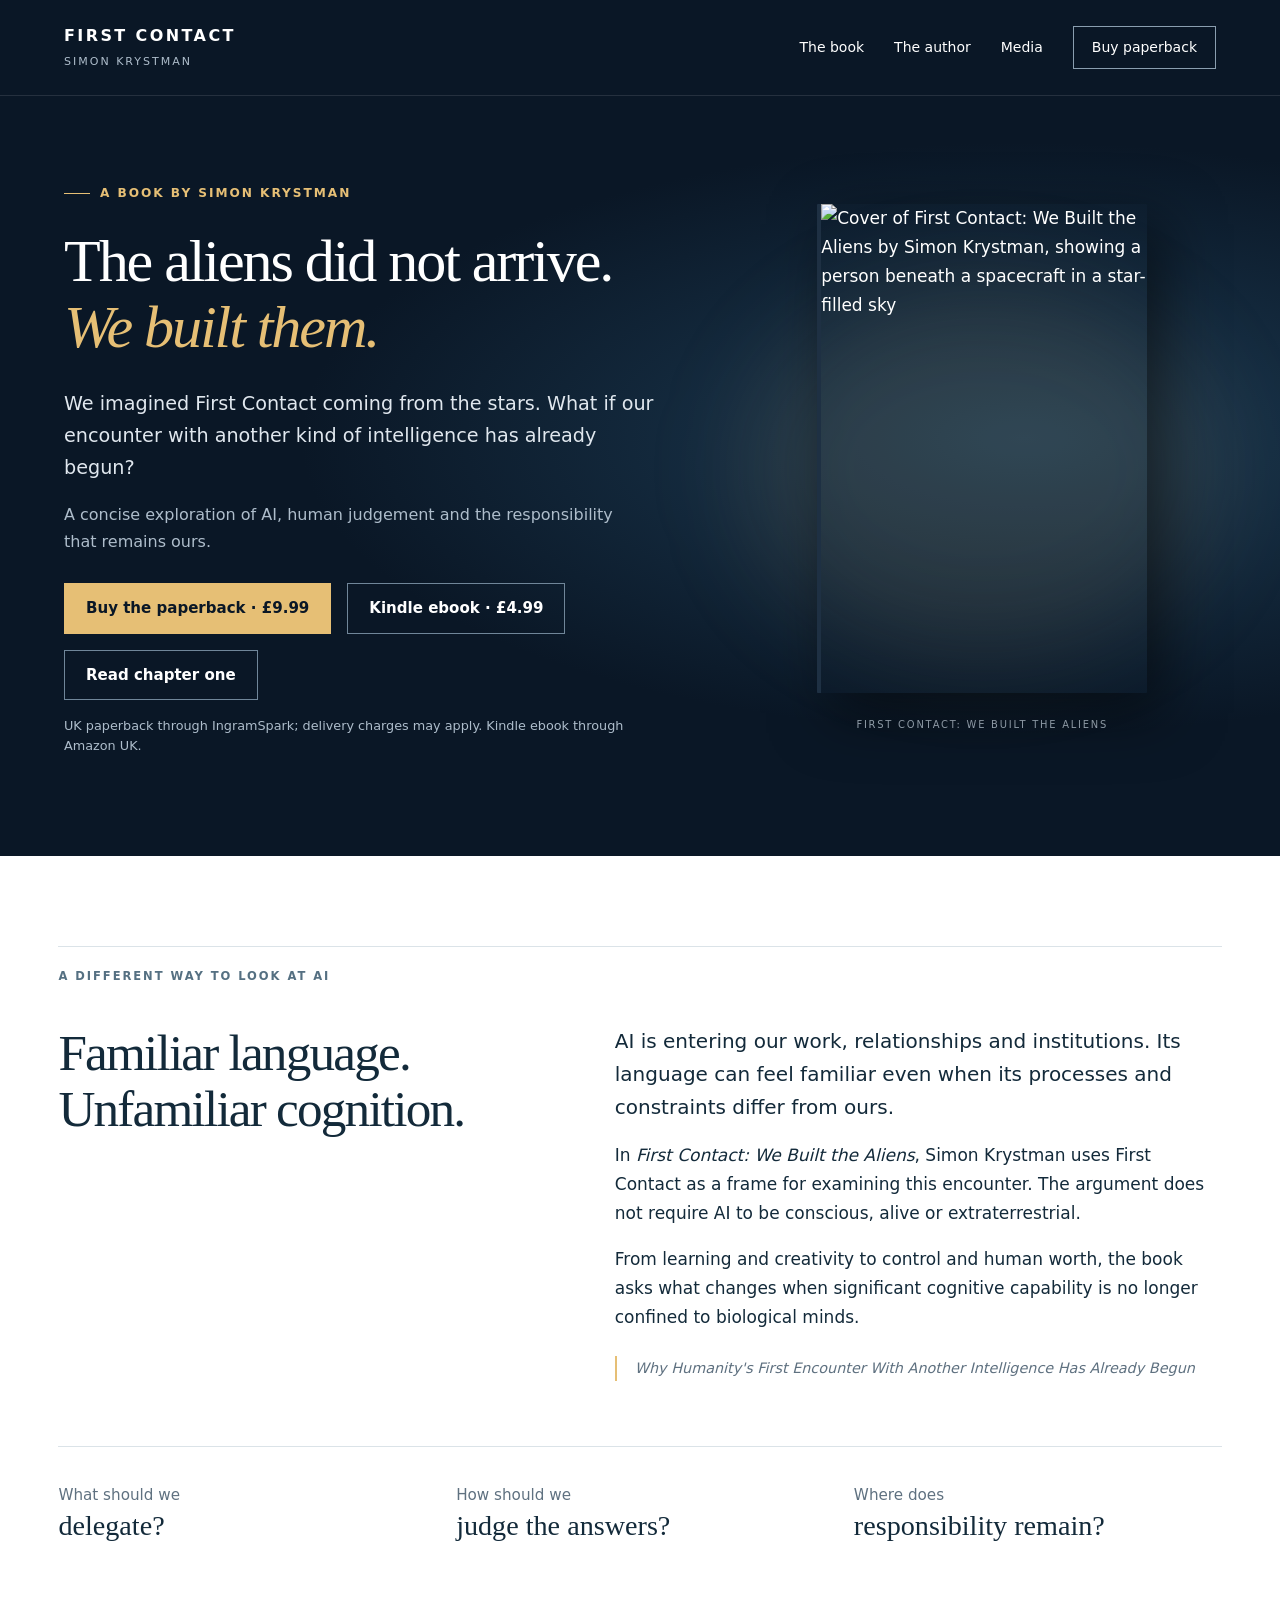
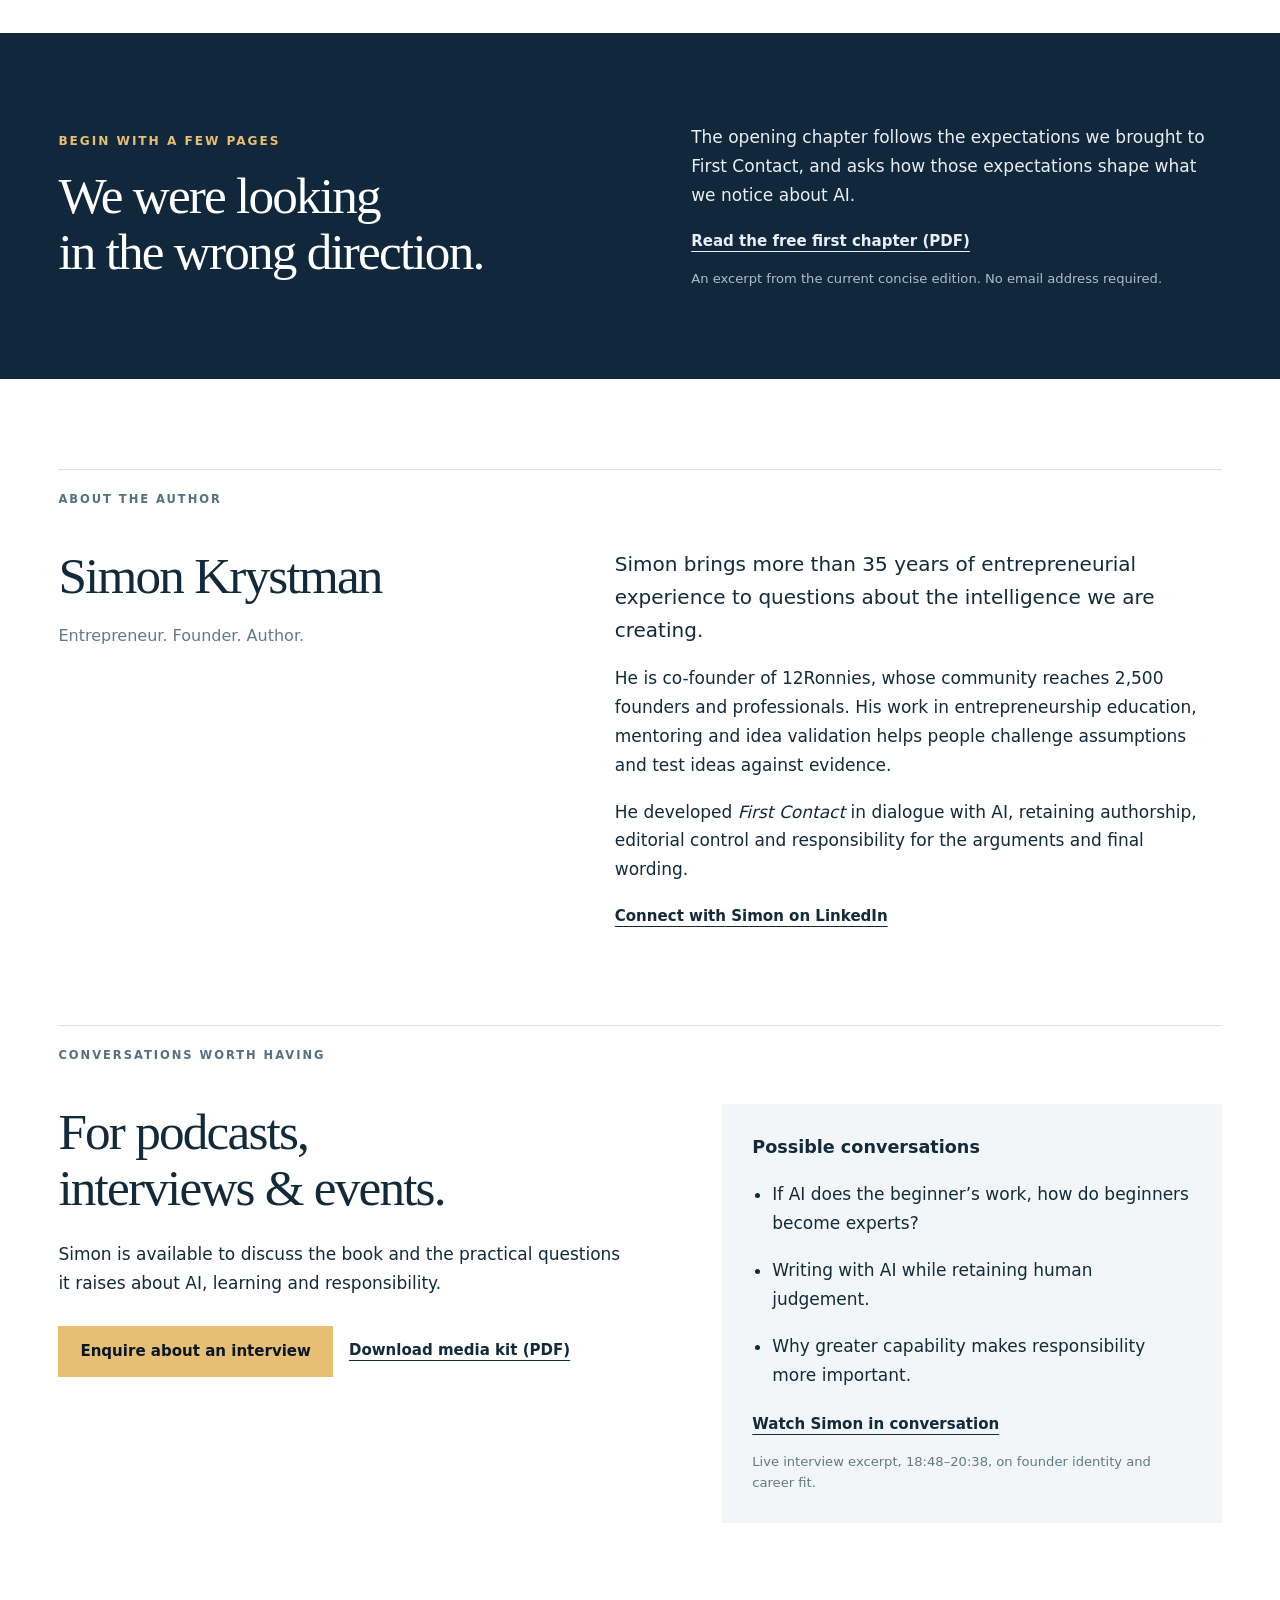
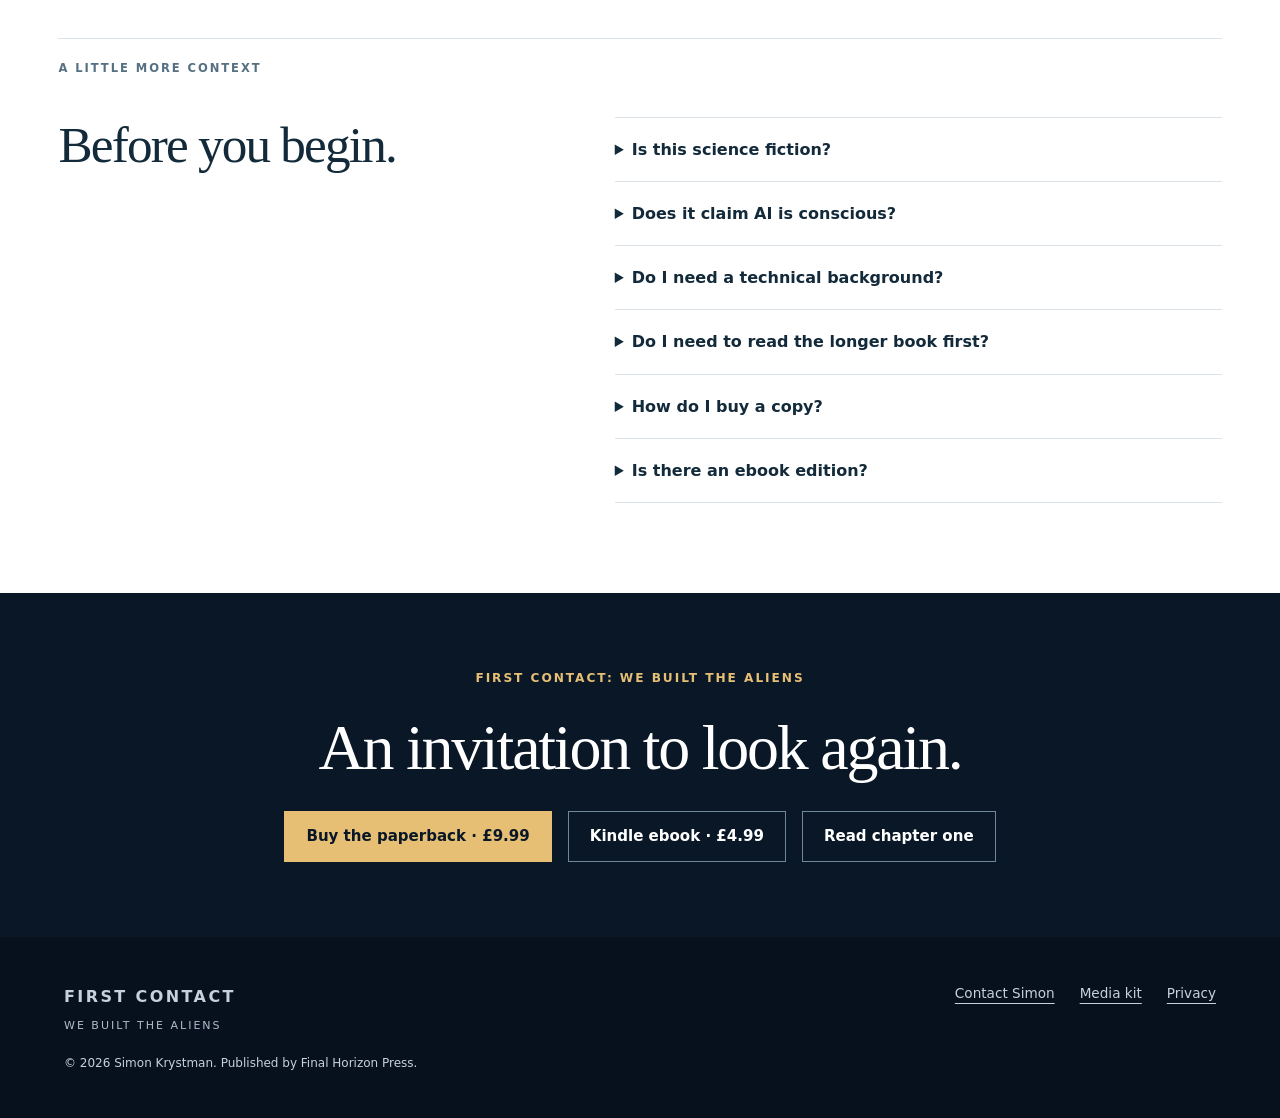
==== commit 7fdffb76: "Add files via upload" ====
--- a/index.html
+++ b/index.html
@@ -4,7 +4,7 @@
   <meta charset="utf-8">
   <meta name="viewport" content="width=device-width,initial-scale=1">
   <title>First Contact: We Built the Aliens | Simon Krystman</title>
-  <meta name="description" content="A concise book about AI, human judgement and responsibility by Simon Krystman. Read chapter one and order the paperback through IngramSpark.">
+  <meta name="description" content="A concise book about AI, human judgement and responsibility by Simon Krystman. Read chapter one, order the paperback through IngramSpark or buy the Kindle ebook.">
   <meta name="theme-color" content="#0a1726">
   <meta property="og:type" content="book">
   <meta property="og:title" content="First Contact: We Built the Aliens">
@@ -18,7 +18,7 @@
   <link rel="stylesheet" href="styles.css">
   <script src="script.js" defer></script>
   <script type="application/ld+json">
-  {"@context":"https://schema.org","@type":"Book","name":"First Contact: We Built the Aliens","alternativeHeadline":"Why Humanity's First Encounter With Another Intelligence Has Already Begun","author":{"@type":"Person","name":"Simon Krystman"},"publisher":{"@type":"Organization","name":"Final Horizon Press"},"isbn":"9781919533520","bookFormat":"https://schema.org/Paperback","inLanguage":"en","numberOfPages":126,"datePublished":"2026-11-03","image":"https://firstcontact.12ronnies.com/assets/book-cover.png","url":"https://firstcontact.12ronnies.com/"}
+  {"@context":"https://schema.org","@type":"Book","name":"First Contact: We Built the Aliens","alternativeHeadline":"Why Humanity's First Encounter With Another Intelligence Has Already Begun","author":{"@type":"Person","name":"Simon Krystman"},"publisher":{"@type":"Organization","name":"Final Horizon Press"},"isbn":"9781919533520","bookFormat":"https://schema.org/Paperback","inLanguage":"en","numberOfPages":126,"datePublished":"2026-11-03","image":"https://firstcontact.12ronnies.com/assets/book-cover.png","url":"https://firstcontact.12ronnies.com/","workExample":{"@type":"Book","bookFormat":"https://schema.org/EBook","isbn":"9781919533537","url":"https://www.amazon.co.uk/dp/B0HMMBWS6L"}}
   </script>
 </head>
 <body>
@@ -39,9 +39,10 @@
         <p class="hero-description">A concise exploration of AI, human judgement and the responsibility that remains ours.</p>
         <div class="actions">
           <a class="button primary purchase-link" href="https://shop.ingramspark.com/b/084?params=WJuO6ndOsSycdM4maPCQ71i0NSVfMpWBF9jxu0BSPvi">Buy the paperback · £9.99</a>
+          <a class="button secondary ebook-link" href="https://www.amazon.co.uk/dp/B0HMMBWS6L" rel="noopener">Kindle ebook · £4.99</a>
           <a class="button secondary" href="downloads/first-contact-chapter-one.pdf">Read chapter one</a>
         </div>
-        <p class="purchase-note">UK paperback purchase through IngramSpark. Delivery charges may apply.</p>
+        <p class="purchase-note">UK paperback through IngramSpark; delivery charges may apply. Kindle ebook through Amazon UK.</p>
       </div>
       <figure class="hero-book">
         <div class="book-glow" aria-hidden="true"></div>
@@ -94,10 +95,10 @@
         <details><summary>Do I need a technical background?</summary><p>No. The book is written for curious readers who want to think about AI’s implications for work, learning, creativity, relationships and human worth.</p></details>
         <details><summary>Do I need to read the longer book first?</summary><p>No. This concise edition can be read on its own. It offers a shorter route into the ideas explored in <cite>First Contact: An Alien Invasion</cite>.</p></details>
         <details><summary>How do I buy a copy?</summary><p>The purchase button opens IngramSpark’s UK shop for the paperback at £9.99. Ingram handles checkout and fulfilment. Check delivery options, charges and estimates there before paying. These are standard paperbacks supplied by Ingram, rather than signed copies posted by Simon.</p></details>
-        <details><summary>Is there an ebook edition?</summary><p>An EPUB edition has been submitted to Ingram. Retailer availability is being confirmed. For ebook enquiries, <a href="mailto:skrystman@12ronnies.com?subject=First%20Contact%20ebook%20enquiry">contact Simon</a>.</p></details>
+        <details><summary>Is there an ebook edition?</summary><p>Yes. A Kindle edition is available from <a href="https://www.amazon.co.uk/dp/B0HMMBWS6L" rel="noopener">Amazon UK</a> at £4.99. Amazon handles checkout and delivery. For other ebook formats or enquiries, <a href="mailto:skrystman@12ronnies.com?subject=First%20Contact%20ebook%20enquiry">contact Simon</a>.</p></details>
       </div></div>
     </section>
-    <section class="closing" aria-labelledby="closing-title"><div class="section-wrap"><p class="eyebrow">First Contact: We Built the Aliens</p><h2 id="closing-title">An invitation to look again.</h2><div class="actions"><a class="button primary purchase-link" href="https://shop.ingramspark.com/b/084?params=WJuO6ndOsSycdM4maPCQ71i0NSVfMpWBF9jxu0BSPvi">Buy the paperback · £9.99</a><a class="button secondary" href="downloads/first-contact-chapter-one.pdf">Read chapter one</a></div></div></section>
+    <section class="closing" aria-labelledby="closing-title"><div class="section-wrap"><p class="eyebrow">First Contact: We Built the Aliens</p><h2 id="closing-title">An invitation to look again.</h2><div class="actions"><a class="button primary purchase-link" href="https://shop.ingramspark.com/b/084?params=WJuO6ndOsSycdM4maPCQ71i0NSVfMpWBF9jxu0BSPvi">Buy the paperback · £9.99</a><a class="button secondary ebook-link" href="https://www.amazon.co.uk/dp/B0HMMBWS6L" rel="noopener">Kindle ebook · £4.99</a><a class="button secondary" href="downloads/first-contact-chapter-one.pdf">Read chapter one</a></div></div></section>
   </main>
   <footer class="site-footer"><div><a class="brand" href="#home">FIRST CONTACT<span>WE BUILT THE ALIENS</span></a><p>© 2026 Simon Krystman. Published by Final Horizon Press.</p></div><div class="footer-links"><a href="mailto:skrystman@12ronnies.com">Contact Simon</a><a href="downloads/first-contact-media-kit.pdf">Media kit</a><a href="privacy.html">Privacy</a></div></footer>
 </body>
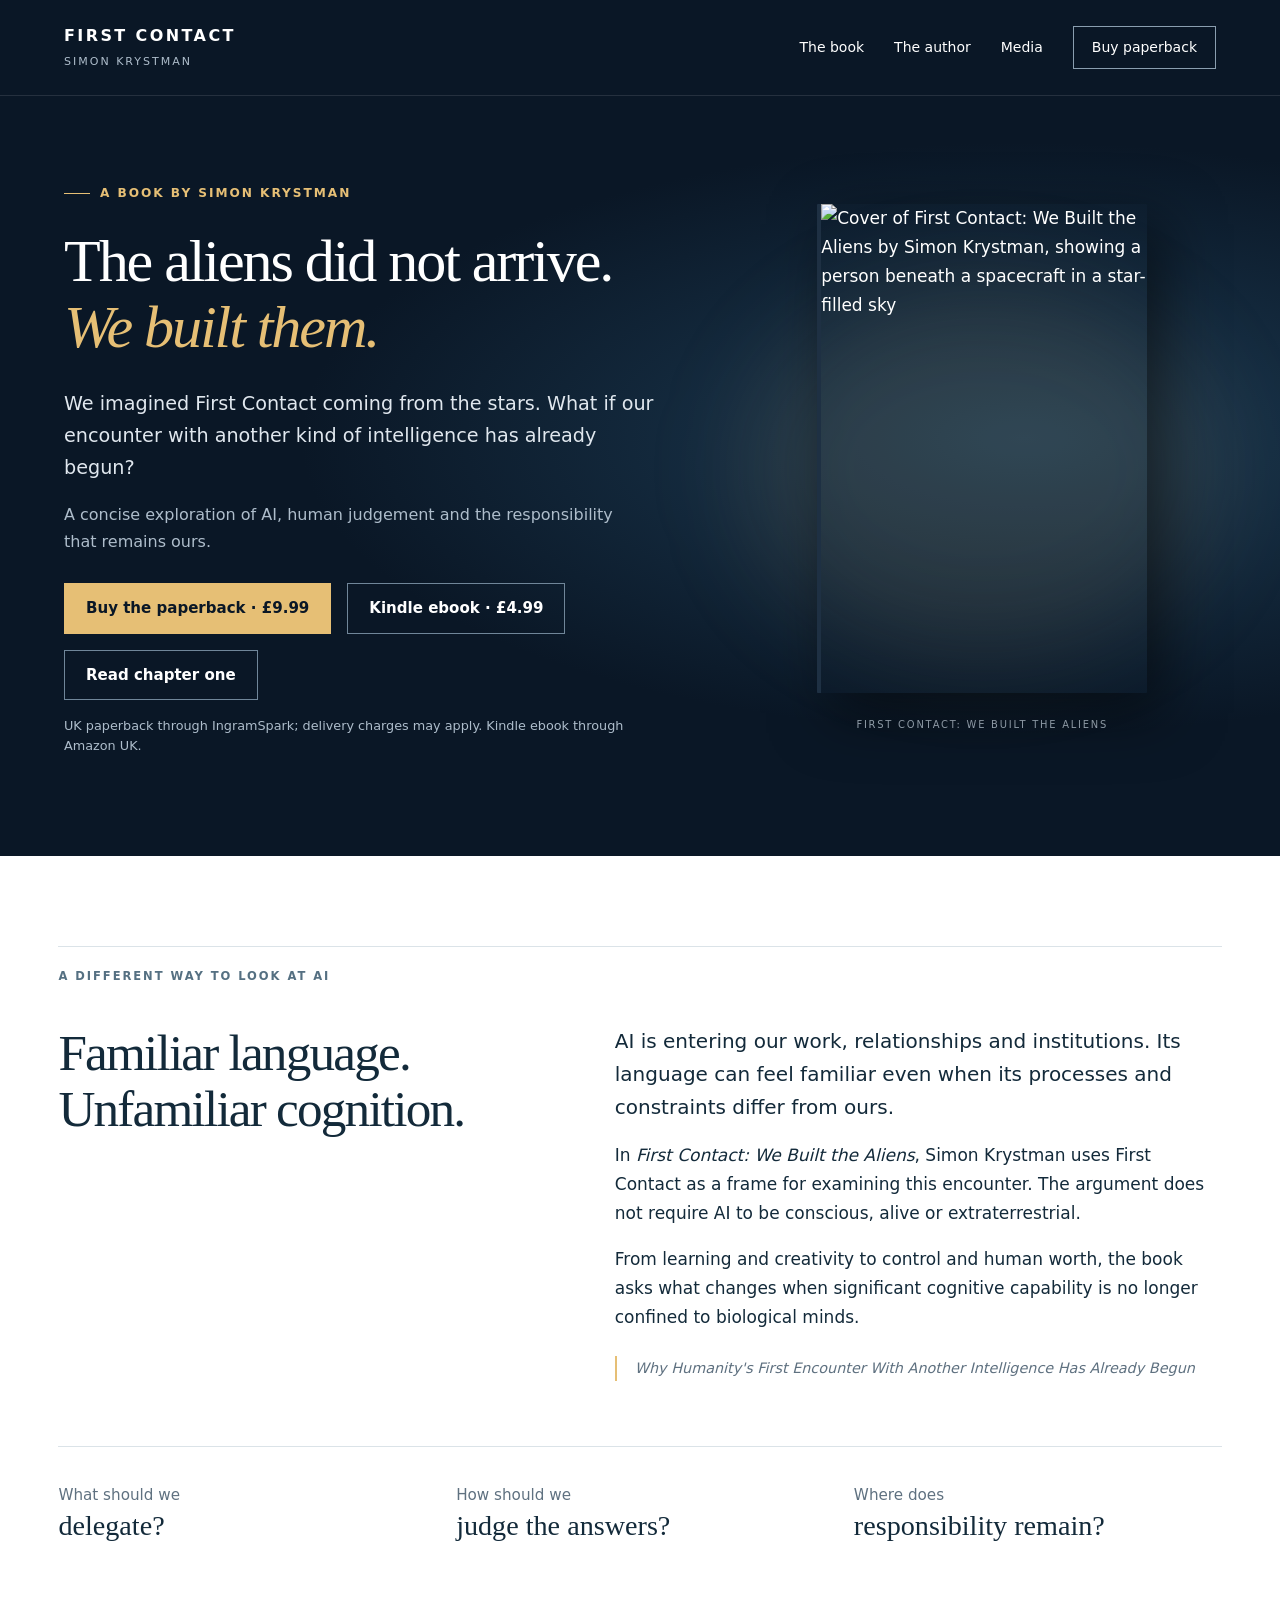
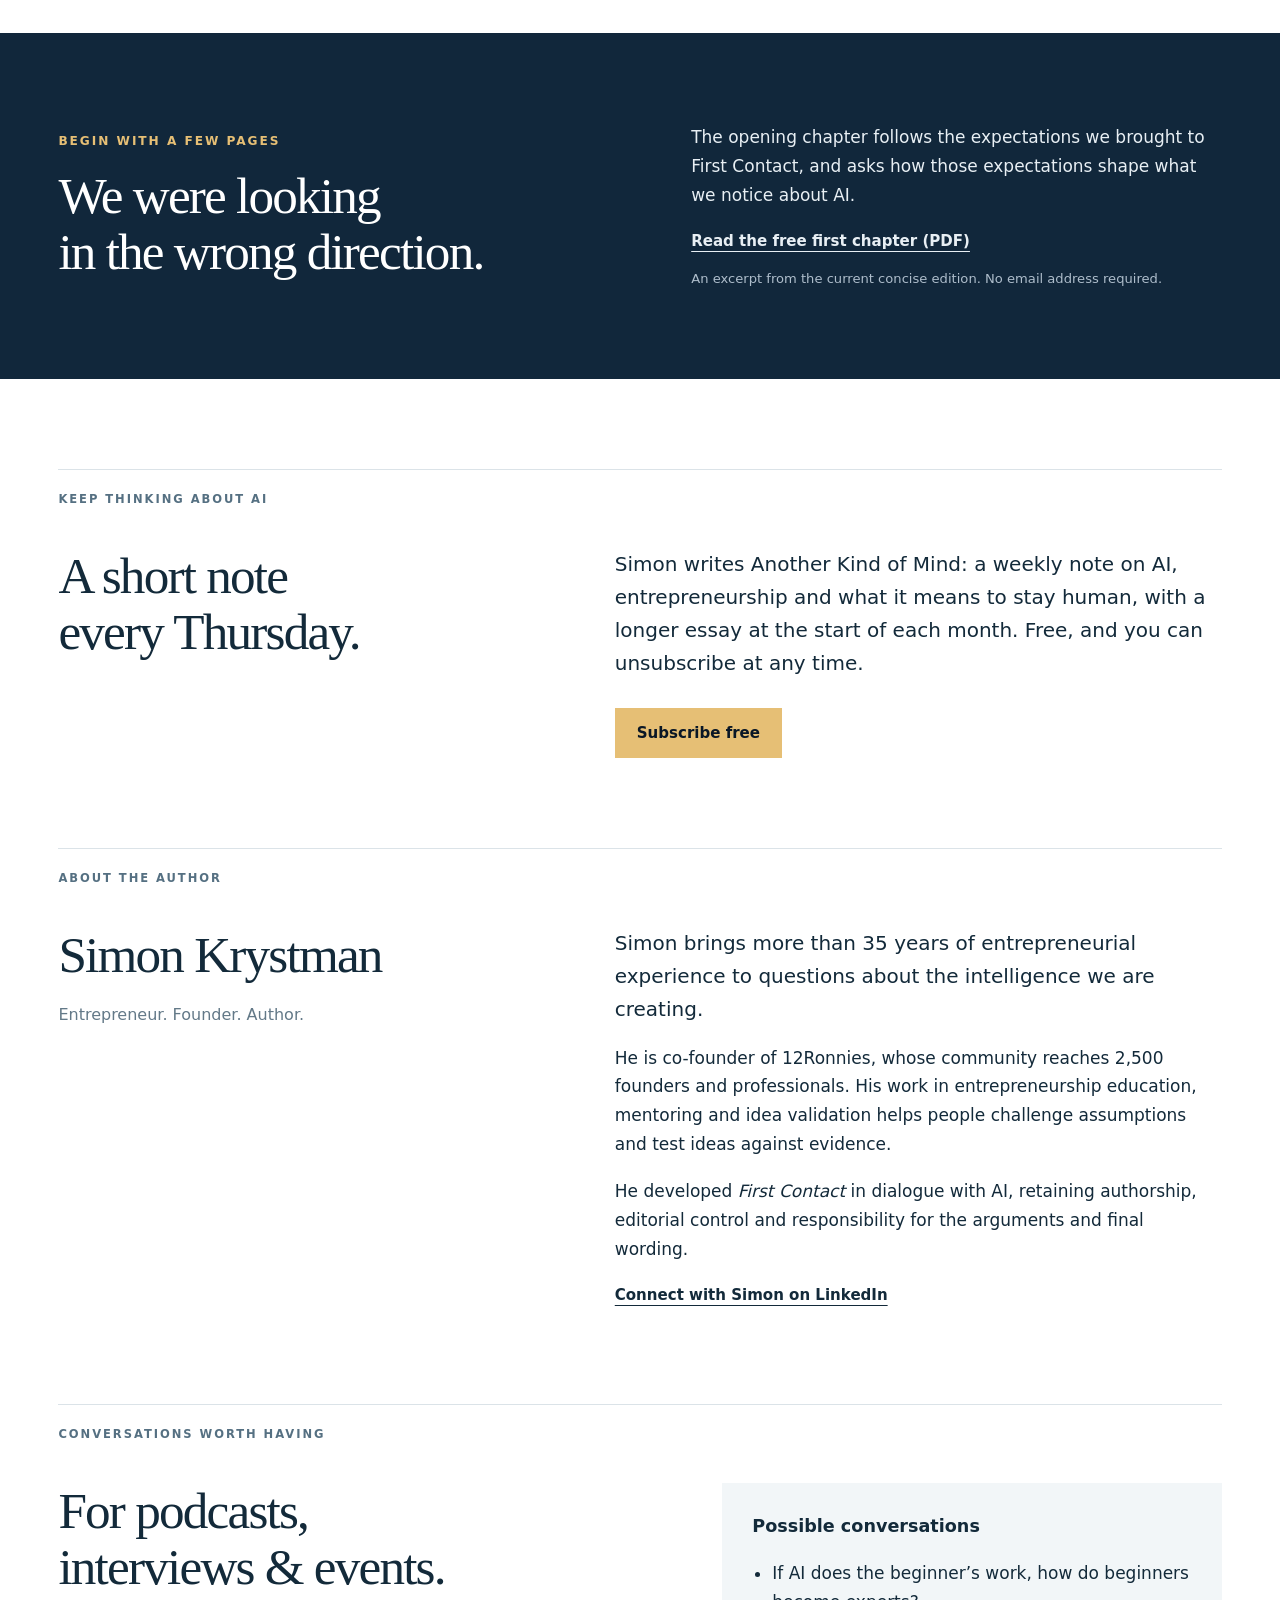
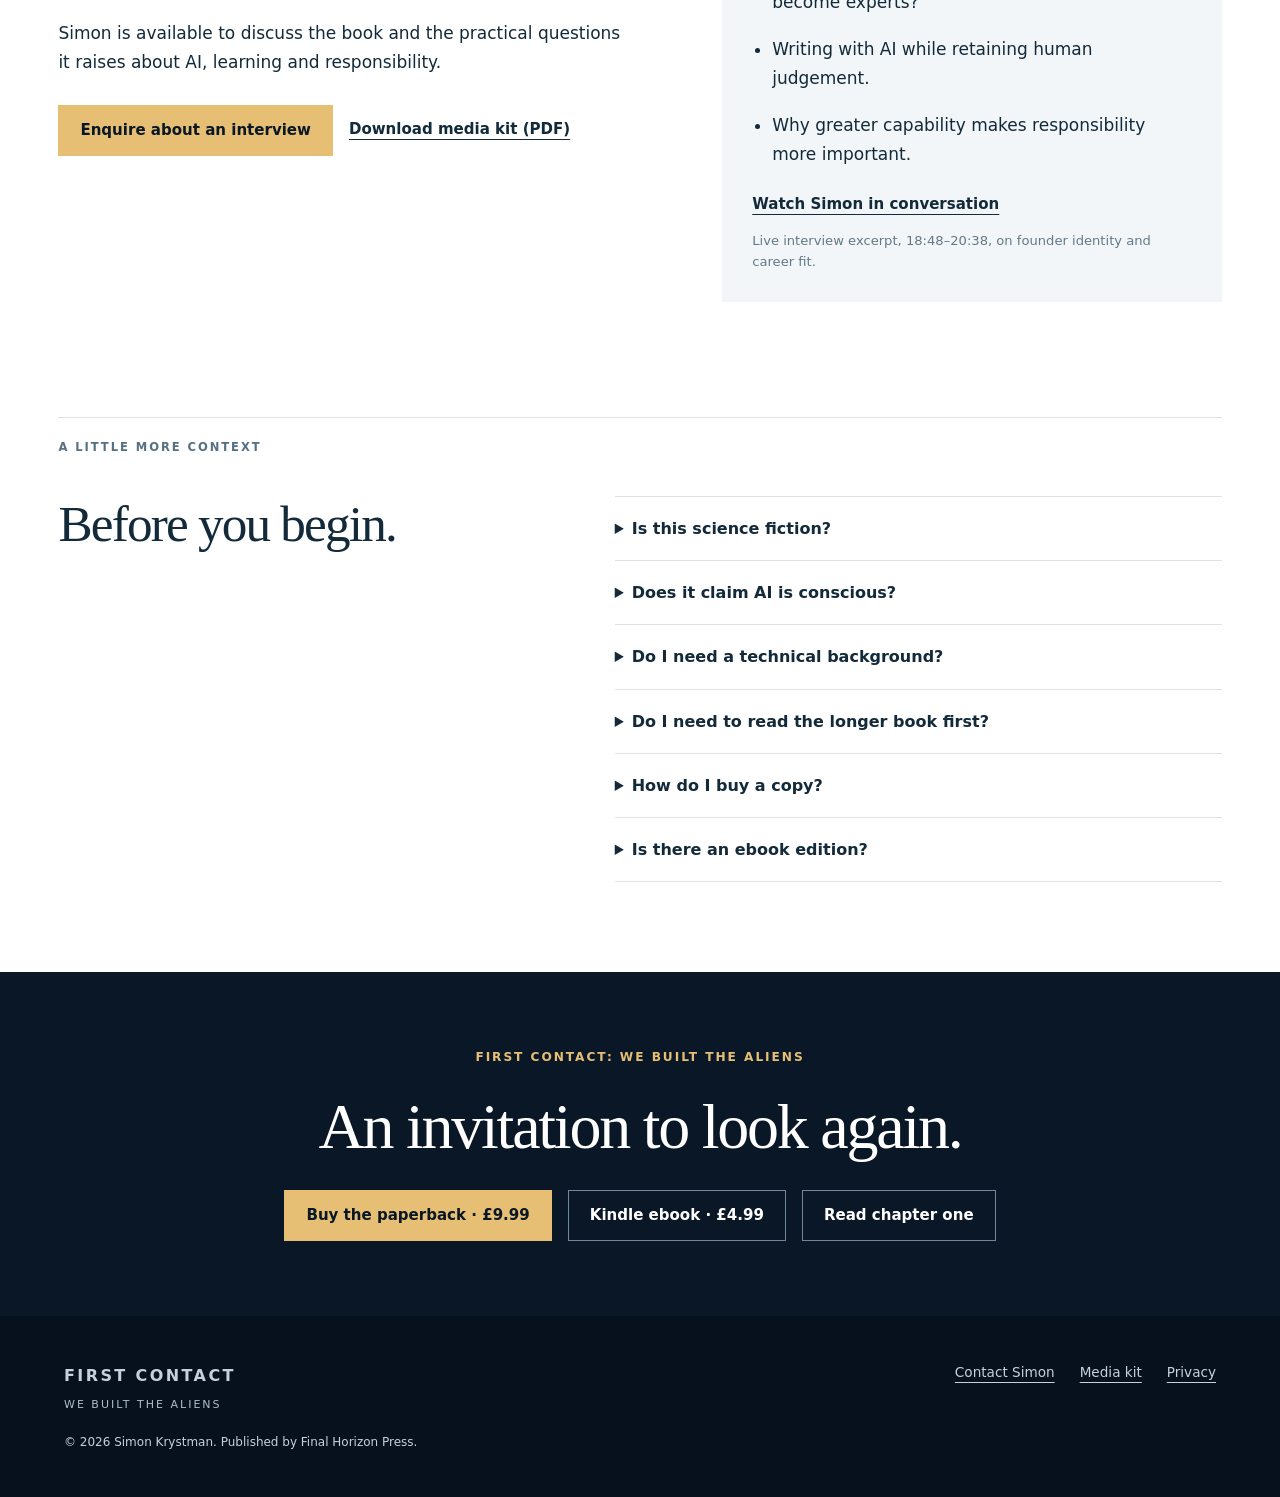
==== commit f134dc47: "Add newsletter section and fix question spacing on phones Co-Authored-By: Claude Sonnet 5.5 <noreply" ====
--- a/index.html
+++ b/index.html
@@ -73,6 +73,13 @@
         <div><p>The opening chapter follows the expectations we brought to First Contact, and asks how those expectations shape what we notice about AI.</p><a class="text-link" href="downloads/first-contact-chapter-one.pdf">Read the free first chapter (PDF)</a><p class="small-note">An excerpt from the current concise edition. No email address required.</p></div>
       </div>
     </section>
+    <section class="newsletter-section section-wrap" id="newsletter" aria-labelledby="newsletter-title">
+      <div class="section-label">Keep thinking about AI</div>
+      <div class="author-grid">
+        <div><h2 id="newsletter-title">A short note<br>every Thursday.</h2></div>
+        <div><p class="lead">Simon writes Another Kind of Mind: a weekly note on AI, entrepreneurship and what it means to stay human, with a longer essay at the start of each month. Free, and you can unsubscribe at any time.</p><div class="actions"><a class="button primary" href="https://simonkrystman.substack.com/subscribe" target="_blank" rel="noopener">Subscribe free</a></div></div>
+      </div>
+    </section>
     <section class="author-section section-wrap" id="author" aria-labelledby="author-title">
       <div class="section-label">About the author</div>
       <div class="author-grid">
--- a/styles.css
+++ b/styles.css
@@ -1,6 +1,7 @@
 :root{--navy:#0a1726;--navy-light:#11273b;--ink:#132a3a;--gold:#e6bf75;--paper:#fff;--muted:#aebdcb;--line:#dbe3e8;--soft:#f2f6f8;--body:system-ui,-apple-system,BlinkMacSystemFont,"Segoe UI",sans-serif;--display:Georgia,"Times New Roman",serif}
 *{box-sizing:border-box}html{scroll-behavior:smooth;scroll-padding-top:100px}body{margin:0;background:var(--paper);color:var(--ink);font-family:var(--body);font-size:17px;line-height:1.7}a{color:inherit;text-underline-offset:5px}a:hover{text-decoration-thickness:2px}a:focus-visible,summary:focus-visible{outline:3px solid #b67c24;outline-offset:5px}h1,h2,h3,p,figure{margin:0}p+p{margin-top:1.1rem}h1,h2{font-family:var(--display);font-weight:400;line-height:1.1;letter-spacing:-.035em}h2{font-size:clamp(2.25rem,4vw,3.7rem)}h3{font-size:1.1rem;line-height:1.5}cite{font-style:italic}.skip-link{position:absolute;left:15px;top:-80px;padding:10px 16px;background:white;color:var(--navy);z-index:5}.skip-link:focus{top:8px}.site-header{height:96px;padding:0 max(5vw,24px);display:flex;justify-content:space-between;align-items:center;background:var(--navy);color:white;border-bottom:1px solid #ffffff1c}.brand{font-size:1rem;letter-spacing:.15em;font-weight:750;text-decoration:none;line-height:1.3}.brand span{display:block;font-size:.69rem;letter-spacing:.18em;font-weight:450;margin-top:8px;color:var(--muted)}nav{display:flex;align-items:center;gap:30px}nav a{text-decoration:none;font-size:.875rem}nav .nav-buy{border:1px solid #8a9eaf;padding:9px 18px}.hero{display:grid;grid-template-columns:1.3fr 1fr;gap:6vw;padding:76px max(5vw,24px) 90px;background:radial-gradient(ellipse at 80% 45%,#1c3a52 0,transparent 50%),var(--navy);color:white;min-height:760px;align-items:center}.hero-copy{max-width:760px}.eyebrow{font-size:.76rem;letter-spacing:.16em;text-transform:uppercase;font-weight:600;color:var(--gold);margin-bottom:24px}.eyebrow span{display:inline-block;width:26px;height:1px;background:var(--gold);vertical-align:middle;margin-right:10px}h1{font-size:clamp(2.65rem,4.7vw,5rem)}h1 em{font-weight:400;color:var(--gold)}.hero-intro{font-size:clamp(1.1rem,1.5vw,1.35rem);line-height:1.65;max-width:620px;margin-top:28px;color:#e0e7ee}.hero-description{font-size:1rem;max-width:560px;color:var(--muted)}.actions{display:flex;align-items:center;flex-wrap:wrap;gap:16px;margin-top:28px}.button{display:inline-block;padding:13px 21px;font-size:.94rem;line-height:1.5;font-weight:650;text-decoration:none;text-align:center;border:1px solid transparent}.button.primary{background:var(--gold);color:var(--navy);border-color:var(--gold)}.button.primary:hover{background:#f3d39a}.button.secondary{color:white;border-color:#708699}.button.secondary:hover{background:#ffffff0b}.purchase-note{font-size:.8rem;line-height:1.5;color:var(--muted);margin-top:16px}.hero-book{position:relative;display:flex;flex-direction:column;align-items:center}.hero-book img{position:relative;display:block;width:min(100%,330px);height:auto;box-shadow:15px 20px 60px #0008;border-left:4px solid #1e3043;border-radius:1px}.hero-book figcaption{font-size:.62rem;letter-spacing:.18em;color:var(--muted);margin-top:24px}.book-glow{position:absolute;inset:15% 0;background:#bca06c20;border-radius:50%;filter:blur(50px)}.section-wrap{max-width:1240px;margin:0 auto;padding:90px max(3vw,24px)}.section-label{font-size:.72rem;letter-spacing:.17em;text-transform:uppercase;font-weight:650;color:#557082;border-top:1px solid var(--line);padding-top:20px;margin-bottom:38px}.book-intro,.author-grid,.media-grid,.faq-grid{display:grid;grid-template-columns:1fr 1.3fr;gap:7vw}.book-intro p,.author-grid p{max-width:650px}.lead{font-size:1.25rem;line-height:1.65}.full-subtitle{font-size:.9rem;color:#5f7180;font-style:italic;border-left:2px solid var(--gold);padding-left:18px;margin-top:24px}.questions{display:grid;grid-template-columns:repeat(3,1fr);gap:30px;margin-top:65px;padding-top:35px;border-top:1px solid var(--line)}.questions p{margin:0;color:#5f7180;font-size:.95rem;line-height:1.8}.questions strong{display:block;font-family:var(--display);font-size:clamp(1.6rem,2.2vw,2.1rem);font-weight:400;color:var(--ink);line-height:1.2}.sample-section{background:var(--navy-light);color:#e8eff4}.sample-grid{display:grid;grid-template-columns:1fr 1fr;gap:8vw;align-items:center}.sample-grid h2{color:white}.sample-grid .eyebrow{margin-bottom:16px}.text-link{font-size:.94rem;font-weight:600;display:inline-block;margin-top:20px}.small-note{font-size:.82rem;line-height:1.6;color:#637988;margin-top:13px}.sample-grid .small-note{color:var(--muted)}.author-role{color:#637988;margin-top:18px;font-size:1rem}.author-section{padding-bottom:70px}.media-section{padding-top:25px}.media-grid{grid-template-columns:1.15fr 1fr;gap:7vw}.media-grid h2+p{margin-top:24px}.topics{background:var(--soft);padding:30px}.topics ul{padding-left:20px;margin:20px 0}.topics li{margin-top:18px}.topics .text-link{margin-top:0}.media-grid .actions{align-items:flex-start}.media-grid .actions .text-link{margin:12px 0}.faq-section{padding-top:25px}.faq-grid{grid-template-columns:1fr 1.3fr}details{border-bottom:1px solid var(--line);padding:18px 0}details:first-child{border-top:1px solid var(--line)}summary{font-weight:600;cursor:pointer;padding-right:20px;font-size:1rem}details p{font-size:1rem;color:#506777;margin:14px 0 6px}.closing{background:var(--navy);color:white;text-align:center}.closing .section-wrap{padding-top:75px;padding-bottom:75px}.closing .actions{justify-content:center}.closing h2{font-size:clamp(2.6rem,5vw,4.7rem)}.site-footer{display:flex;justify-content:space-between;gap:35px;padding:45px max(5vw,24px);background:#07111d;color:#c6d1db}.site-footer p{font-size:.75rem;margin-top:20px}.footer-links{display:flex;gap:25px;align-items:flex-start;font-size:.85rem}.privacy-page{max-width:850px;margin:0 auto;padding:65px 25px}.privacy-page h1{font-size:3rem;margin-bottom:30px}.privacy-page h2{font-size:1.6rem;margin:35px 0 14px}
+.section-wrap.newsletter-section{padding-bottom:0}
 @media(min-width:1600px){.hero{padding-left:calc((100vw - 1450px)/2);padding-right:calc((100vw - 1450px)/2)}}
 @media(max-width:900px){nav{gap:18px}.hero{gap:35px;min-height:650px;padding-top:55px;padding-bottom:60px}.hero-book img{max-width:280px}.hero .actions{gap:12px}.button{padding:12px 16px}.book-intro,.author-grid,.faq-grid{gap:40px}.section-wrap{padding-top:65px;padding-bottom:65px}.media-section,.faq-section{padding-top:20px}.media-grid{gap:35px}}
-@media(max-width:650px){body{font-size:16px}.site-header{height:82px;padding-left:22px;padding-right:22px}.brand{font-size:.85rem}.brand span{font-size:.6rem}nav>a:not(.nav-buy){display:none}nav .nav-buy{font-size:.78rem;padding:9px 12px}.hero{display:flex;flex-direction:column;gap:45px;padding:45px 24px 50px}.hero-copy{width:100%}.hero h1{font-size:clamp(2.6rem,10vw,3.8rem)}.hero-intro{margin-top:24px;font-size:1.1rem}.hero .actions{align-items:stretch;flex-direction:column}.hero-book img{width:230px}.hero-book figcaption{font-size:.55rem}.book-intro,.author-grid,.media-grid,.faq-grid,.sample-grid{grid-template-columns:1fr;gap:28px}.section-label{margin-bottom:28px}.section-wrap{padding:50px 24px}.media-section,.faq-section{padding-top:0}.questions{grid-template-columns:1fr;gap:24px;margin-top:35px;padding-top:25px}.questions p{border-bottom:1px solid var(--line);padding-bottom:20px}.questions strong{display:inline;font-size:1.7rem}.questions br{display:none}.sample-grid .eyebrow{font-size:.7rem}.topics{padding:24px}.site-footer{flex-direction:column;padding:35px 24px}.footer-links{flex-wrap:wrap}.closing .actions{flex-direction:column;align-items:stretch}.closing .section-wrap{padding:50px 24px}.privacy-page h1{font-size:2.4rem}}
+@media(max-width:650px){body{font-size:16px}.site-header{height:82px;padding-left:22px;padding-right:22px}.brand{font-size:.85rem}.brand span{font-size:.6rem}nav>a:not(.nav-buy){display:none}nav .nav-buy{font-size:.78rem;padding:9px 12px}.hero{display:flex;flex-direction:column;gap:45px;padding:45px 24px 50px}.hero-copy{width:100%}.hero h1{font-size:clamp(2.6rem,10vw,3.8rem)}.hero-intro{margin-top:24px;font-size:1.1rem}.hero .actions{align-items:stretch;flex-direction:column}.hero-book img{width:230px}.hero-book figcaption{font-size:.55rem}.book-intro,.author-grid,.media-grid,.faq-grid,.sample-grid{grid-template-columns:1fr;gap:28px}.section-label{margin-bottom:28px}.section-wrap{padding:50px 24px}.media-section,.faq-section{padding-top:0}.questions{grid-template-columns:1fr;gap:24px;margin-top:35px;padding-top:25px}.questions p{border-bottom:1px solid var(--line);padding-bottom:20px}.questions strong{font-size:1.7rem;margin-top:4px}.sample-grid .eyebrow{font-size:.7rem}.topics{padding:24px}.site-footer{flex-direction:column;padding:35px 24px}.footer-links{flex-wrap:wrap}.closing .actions{flex-direction:column;align-items:stretch}.closing .section-wrap{padding:50px 24px}.privacy-page h1{font-size:2.4rem}}
 @media(prefers-reduced-motion:reduce){html{scroll-behavior:auto}}
